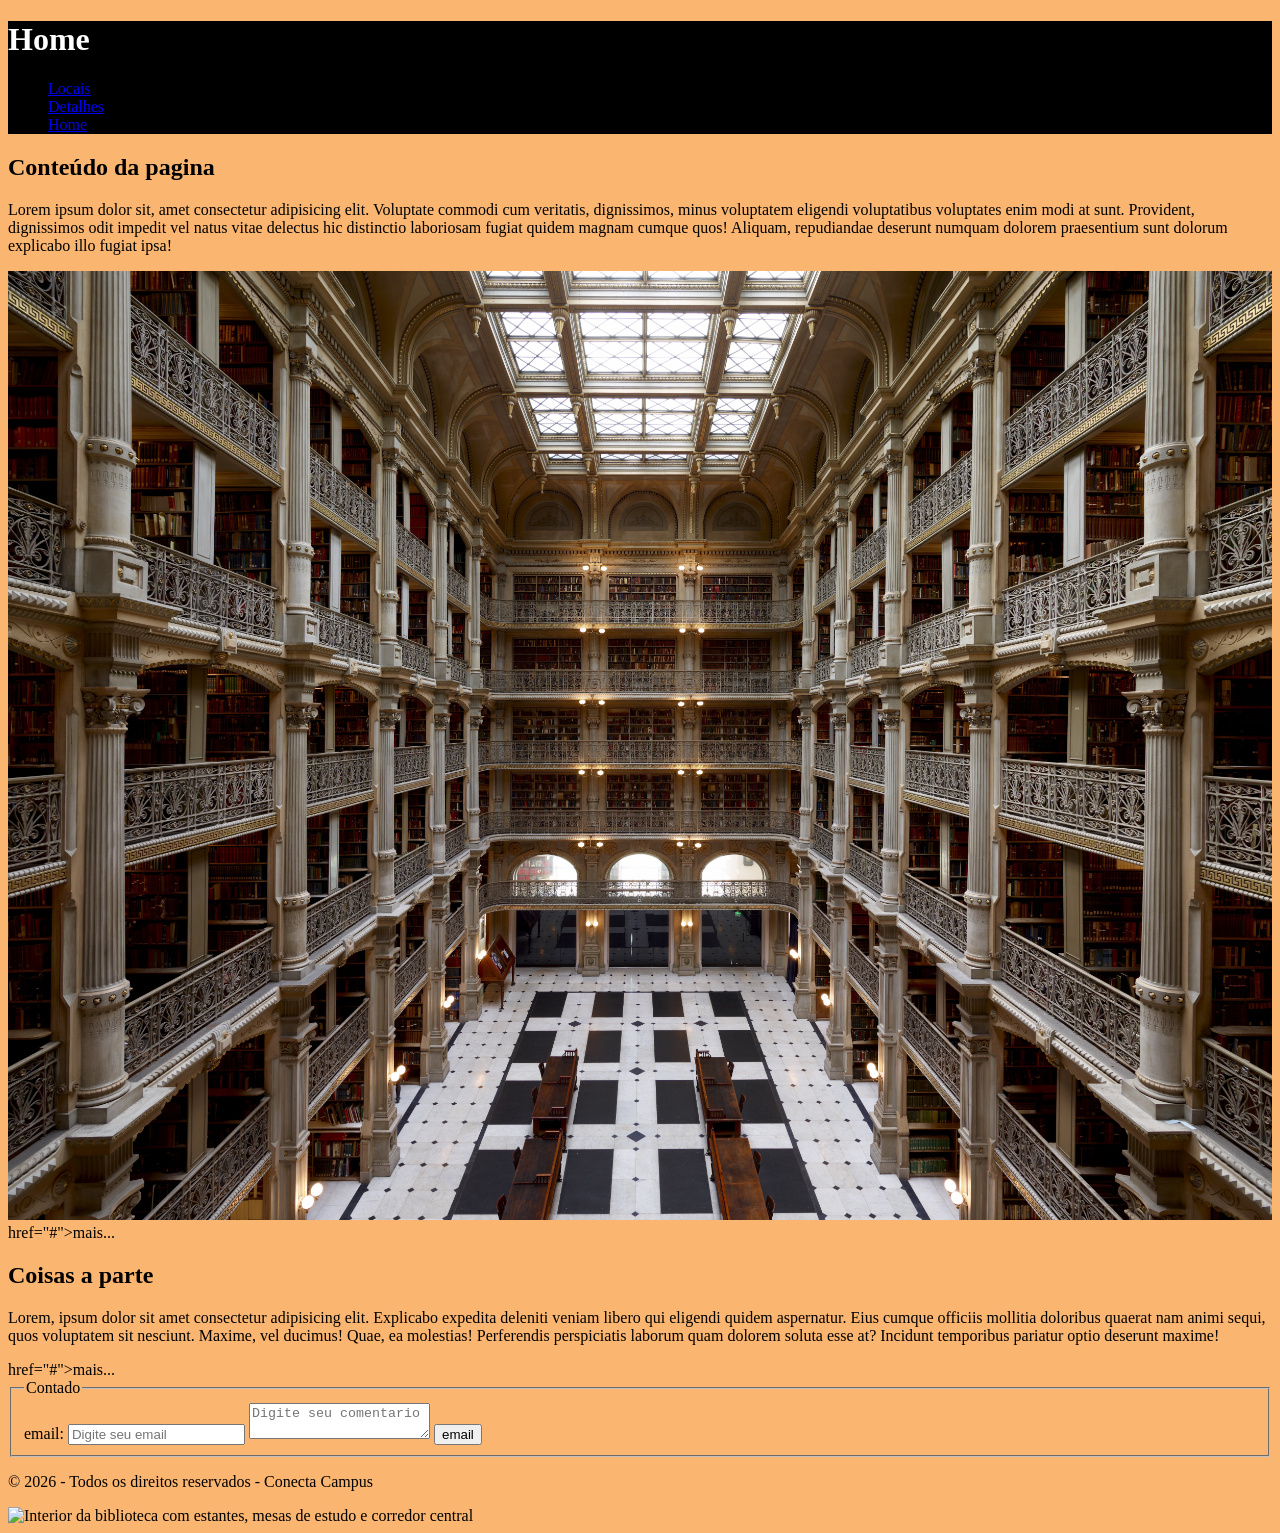
==== Index.html @ 3892fc1f "feat : exemplo de css embutido" ====
<!DOCTYPE html>
<html lang="pt-br">

<head>
    <meta charset="UTF-8">
    <meta name="viewport" content="width=device-width, initial-scale=1.0">
    <title>Conecta Campus</title>
    <link rel="stylesheet" href="css/style.css">
    <meta name="robots" content="index, follow">
    <meta property="og:title" content="Conecta Campus">
    <meta property="og:description"
        content="Campus com bibliotecapara conectar estudantes, professores e funcionários.">
    <meta property="og:imagem" content="img/img-01-falkenpost-peabody-institute-1629259.jpg">


</head>
<style>
    header {
        background-color: "#000000";
        color: "#ffffff";
    }
</style>

<body>
    <header style="background-color: #000000; color: #ffffff;">
        <h1>Home</h1>
        <nav>
            <ul style="list-style: none">
                <li><a href="./locais.html">Locais</a></li>
                <li><a href="./detalhes.html">Detalhes</a></li>
                <li><a href="./Index.html">Home</a></li>
            </ul>

        </nav>
    </header>
    <main>
        <section>
            <h2>Conteúdo da pagina</h2>
            <p>Lorem ipsum dolor sit, amet consectetur adipisicing elit. Voluptate commodi cum veritatis, dignissimos,
                minus voluptatem eligendi voluptatibus voluptates enim modi at sunt. Provident, dignissimos odit impedit
                vel natus vitae delectus hic distinctio laboriosam fugiat quidem magnam cumque quos! Aliquam,
                repudiandae deserunt numquam dolorem praesentium sunt dolorum explicabo illo fugiat ipsa!</p>
            <img src="./img/img-01-falkenpost-peabody-institute-1629259.jpg" alt="Campus Oficial" width="100%">
            <a> href="#">mais...</a>
        </section>
        <article>
            <h2>Coisas a parte</h2>
            <p>Lorem, ipsum dolor sit amet consectetur adipisicing elit. Explicabo expedita deleniti veniam libero qui
                eligendi quidem aspernatur. Eius cumque officiis mollitia doloribus quaerat nam animi sequi, quos
                voluptatem sit nesciunt. Maxime, vel ducimus! Quae, ea molestias! Perferendis perspiciatis laborum quam
                dolorem soluta esse at? Incidunt temporibus pariatur optio deserunt maxime!</p>
            <a> href="#">mais...</a>
        </article>
    </main>
    <footer>
        <div>
            <form>

                <fieldset>
                    <legend>Contado</legend>
                    <label for="email">email:</label>
                    <input type="email" name="email" placeholder="Digite seu email">

                    <textarea name="comentario" placeholder="Digite seu comentario"></textarea>
                    <input type="submit" name="enviar" value="email">
                </fieldset>
            </form>

        </div>
        <p>&copy; 2026 - Todos os direitos reservados - Conecta Campus</p>
    </footer>
</body>

</html>
<img src="img/biblioteca-campus.png" alt="Interior da biblioteca com estantes, mesas de estudo e corredor central"
    width="1536" height="1024" />
---- css/style.css ----
body {
    background-color: #fab570;
}
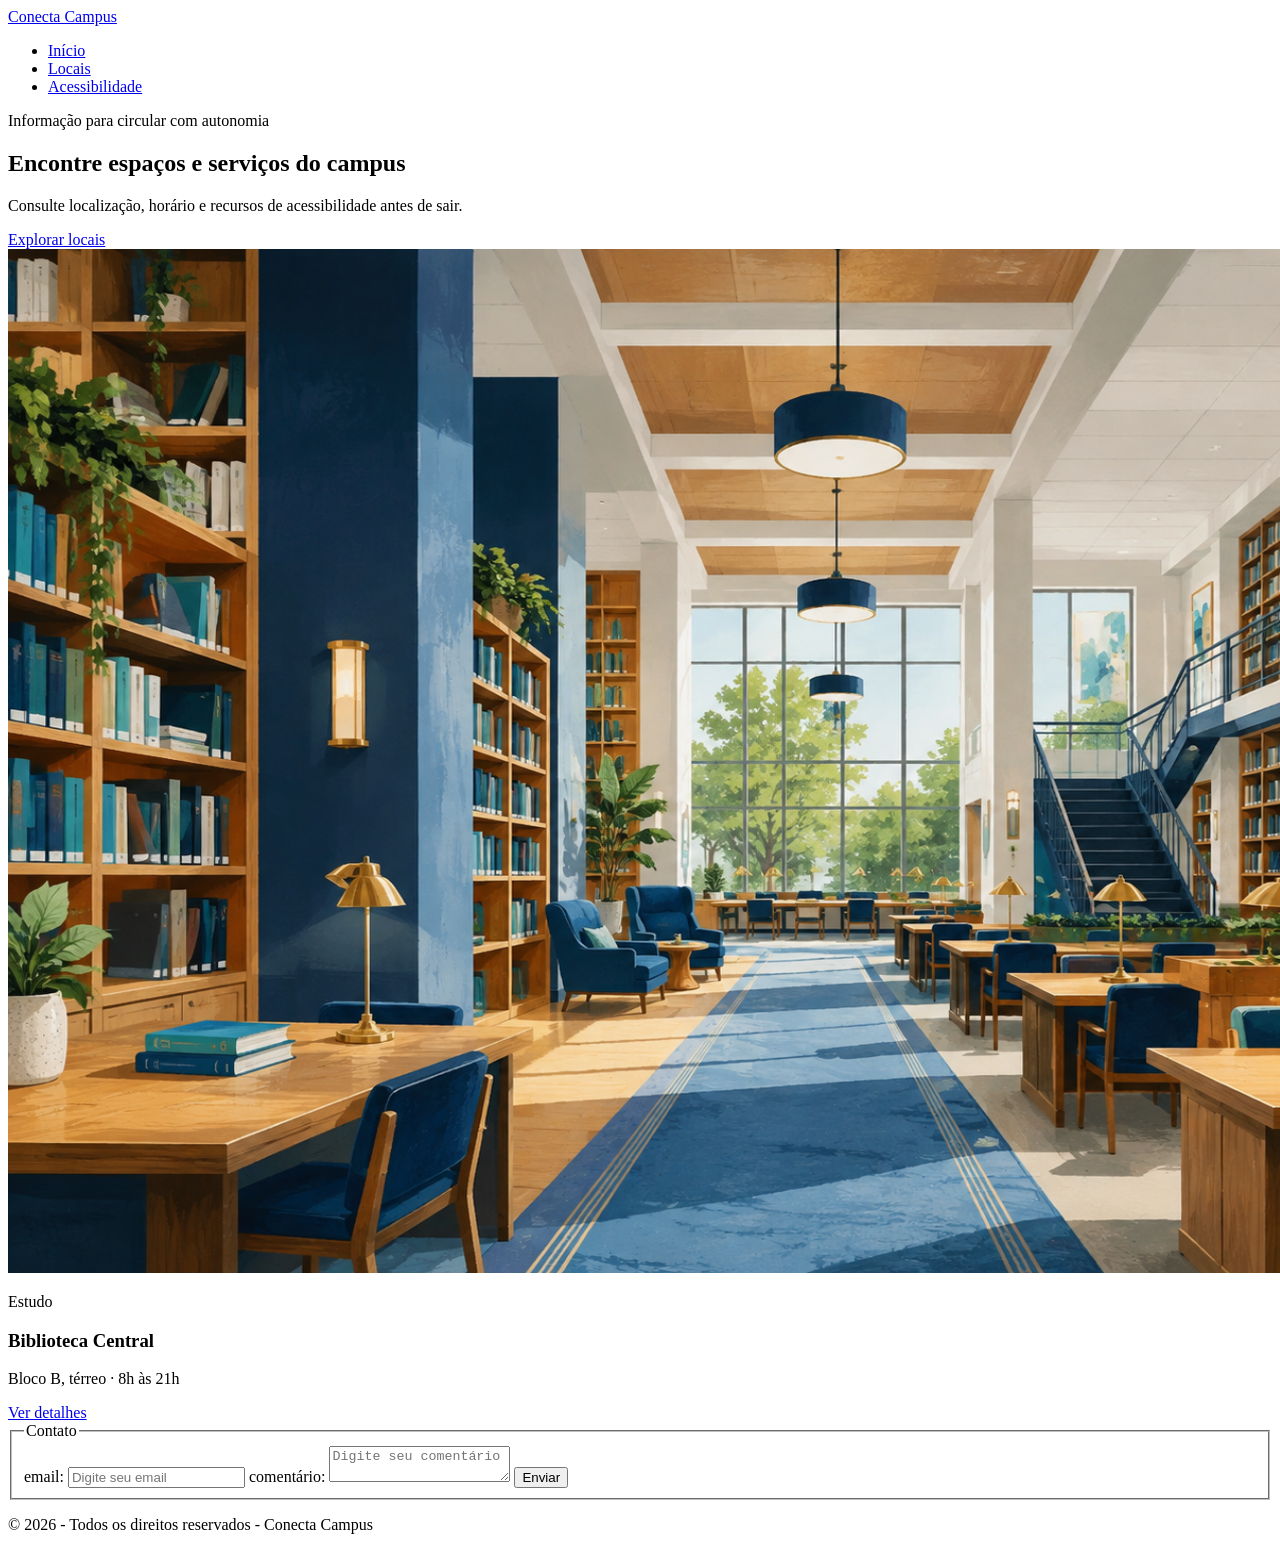
==== commit c7a14896: "feat:"Adequacao dos htmls a apostila e entendimento do aria"" ====
--- a/Index.html
+++ b/Index.html
@@ -1,76 +1,78 @@
-<!DOCTYPE html>
+<!doctype html>
 <html lang="pt-br">
+  <head>
+    <meta charset="UTF-8" />
+    <meta name="viewport" content="width=device-width, initial-scale=1.0" />
+    <title>Conecta Campus</title>
+  </head>
 
-<head>
-    <meta charset="UTF-8">
-    <meta name="viewport" content="width=device-width, initial-scale=1.0">
-    <title>Conecta Campus</title>
-    <link rel="stylesheet" href="css/style.css">
-    <meta name="robots" content="index, follow">
-    <meta property="og:title" content="Conecta Campus">
-    <meta property="og:description"
-        content="Campus com bibliotecapara conectar estudantes, professores e funcionários.">
-    <meta property="og:imagem" content="img/img-01-falkenpost-peabody-institute-1629259.jpg">
+  <body>
+    <header class="cabecalho">
+      <div class="container cabecalho-conteudo">
+        <a
+          class="marca"
+          href="./index.html"
+          aria-label="Conecta Campus - página inicial"
+          >Conecta Campus</a
+        >
+        <nav aria-label="Navegação principal">
+          <ul class="menu">
+            <li><a aria-current="page" href="./index.html">Início</a></li>
+            <li><a href="./locais.html">Locais</a></li>
+            <li><a href="./detalhes.html">Acessibilidade</a></li>
+          </ul>
+        </nav>
+      </div>
+    </header>
 
+    <main id="inicio">
+      <section class="hero" aria-labelledby="titulo-principal">
+        <div class="container hero-conteudo">
+          <p class="etiqueta">Informação para circular com autonomia</p>
+          <h1 id="titulo-principal">Encontre espaços e serviços do campus</h1>
+          <p class="hero-texto">
+            Consulte localização, horário e recursos de acessibilidade antes de
+            sair.
+          </p>
+          <a class="botao" href="./locais.html">Explorar locais</a>
+        </div>
+      </section>
+      <article class="cartao">
+        <img
+          src="./img/biblioteca-campus.png"
+          alt="Interior da biblioteca com estantes, mesas de estudo e corredor central"
+          width="1536"
+          height="1024"
+        />
+        <div class="cartao-conteudo">
+          <p class="cartao-tipo">Estudo</p>
+          <h3>Biblioteca Central</h3>
+          <p>Bloco B, térreo · 8h às 21h</p>
+          <a href="./detalhes.html">Ver detalhes</a>
+        </div>
+      </article>
+    </main>
 
-</head>
-<style>
-    header {
-        background-color: "#000000";
-        color: "#ffffff";
-    }
-</style>
+    <footer>
+      <div>
+        <form>
+          <fieldset>
+            <legend>Contato</legend>
 
-<body>
-    <header style="background-color: #000000; color: #ffffff;">
-        <h1>Home</h1>
-        <nav>
-            <ul style="list-style: none">
-                <li><a href="./locais.html">Locais</a></li>
-                <li><a href="./detalhes.html">Detalhes</a></li>
-                <li><a href="./Index.html">Home</a></li>
-            </ul>
+            <label for="">email:</label>
+            <input type="email" name="email" placeholder="Digite seu email" />
 
-        </nav>
-    </header>
-    <main>
-        <section>
-            <h2>Conteúdo da pagina</h2>
-            <p>Lorem ipsum dolor sit, amet consectetur adipisicing elit. Voluptate commodi cum veritatis, dignissimos,
-                minus voluptatem eligendi voluptatibus voluptates enim modi at sunt. Provident, dignissimos odit impedit
-                vel natus vitae delectus hic distinctio laboriosam fugiat quidem magnam cumque quos! Aliquam,
-                repudiandae deserunt numquam dolorem praesentium sunt dolorum explicabo illo fugiat ipsa!</p>
-            <img src="./img/img-01-falkenpost-peabody-institute-1629259.jpg" alt="Campus Oficial" width="100%">
-            <a> href="#">mais...</a>
-        </section>
-        <article>
-            <h2>Coisas a parte</h2>
-            <p>Lorem, ipsum dolor sit amet consectetur adipisicing elit. Explicabo expedita deleniti veniam libero qui
-                eligendi quidem aspernatur. Eius cumque officiis mollitia doloribus quaerat nam animi sequi, quos
-                voluptatem sit nesciunt. Maxime, vel ducimus! Quae, ea molestias! Perferendis perspiciatis laborum quam
-                dolorem soluta esse at? Incidunt temporibus pariatur optio deserunt maxime!</p>
-            <a> href="#">mais...</a>
-        </article>
-    </main>
-    <footer>
-        <div>
-            <form>
+            <label for="">comentário:</label>
+            <textarea
+              name="comentario"
+              placeholder="Digite seu comentário"
+            ></textarea>
 
-                <fieldset>
-                    <legend>Contado</legend>
-                    <label for="email">email:</label>
-                    <input type="email" name="email" placeholder="Digite seu email">
-
-                    <textarea name="comentario" placeholder="Digite seu comentario"></textarea>
-                    <input type="submit" name="enviar" value="email">
-                </fieldset>
-            </form>
-
-        </div>
-        <p>&copy; 2026 - Todos os direitos reservados - Conecta Campus</p>
+            <input type="submit" name="enviar" value="Enviar" />
+          </fieldset>
+        </form>
+      </div>
+      <p>&copy; 2026 - Todos os direitos reservados - Conecta Campus</p>
     </footer>
-</body>
-
+  </body>
 </html>
-<img src="img/biblioteca-campus.png" alt="Interior da biblioteca com estantes, mesas de estudo e corredor central"
-    width="1536" height="1024" />
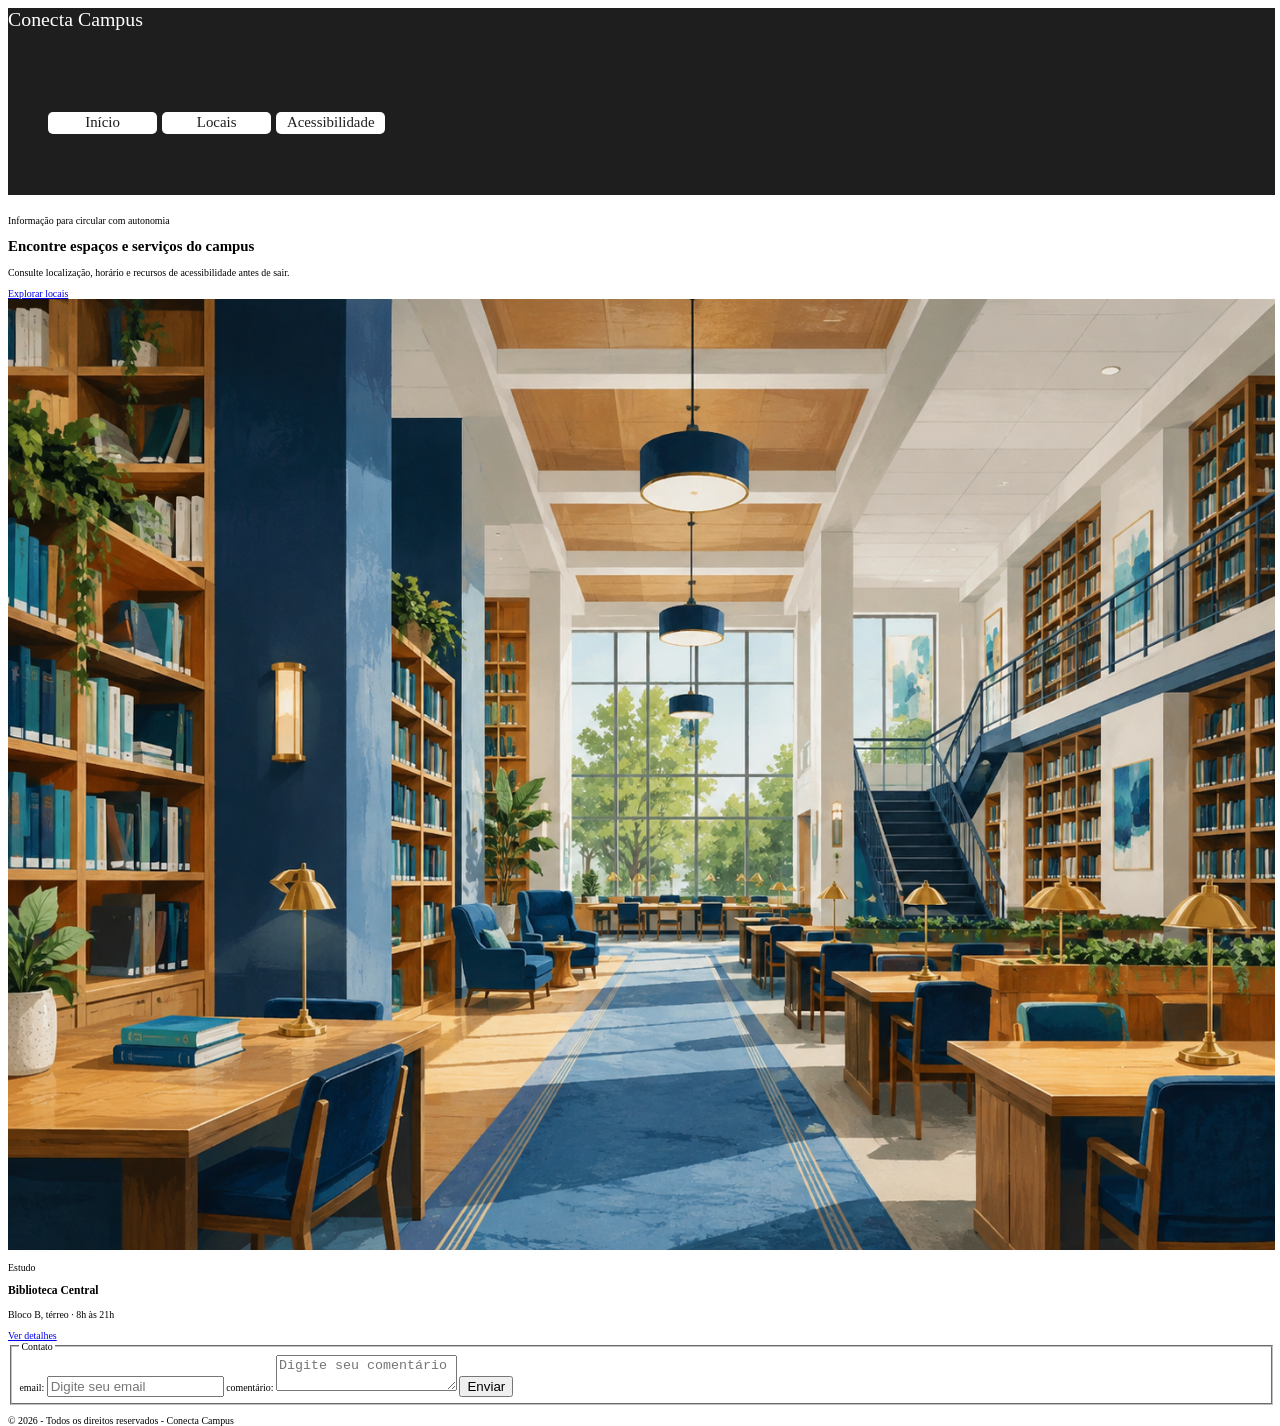
==== commit 0f2e042e: "feat:"responsividade com mobile first"" ====
--- a/Index.html
+++ b/Index.html
@@ -4,6 +4,7 @@
     <meta charset="UTF-8" />
     <meta name="viewport" content="width=device-width, initial-scale=1.0" />
     <title>Conecta Campus</title>
+    <link rel="stylesheet" href="./css/style.css">
   </head>
 
   <body>
@@ -11,7 +12,7 @@
       <div class="container cabecalho-conteudo">
         <a
           class="marca"
-          href="./index.html"
+          href="index.html"
           aria-label="Conecta Campus - página inicial"
           >Conecta Campus</a
         >
@@ -40,10 +41,7 @@
       <article class="cartao">
         <img
           src="./img/biblioteca-campus.png"
-          alt="Interior da biblioteca com estantes, mesas de estudo e corredor central"
-          width="1536"
-          height="1024"
-        />
+          alt="Interior da biblioteca com estantes, mesas de estudo e corredor central" />
         <div class="cartao-conteudo">
           <p class="cartao-tipo">Estudo</p>
           <h3>Biblioteca Central</h3>
--- a/css/style.css
+++ b/css/style.css
@@ -0,0 +1,84 @@
+
+*{
+    box-sizing: border-box;
+}
+
+html{
+    font-size: 62%;/*62% de 16px é = 10px*/
+}
+
+body{
+    width: 99%;
+    height: 1040px;
+}
+
+header{
+    width: 100%;
+    font-size: 2rem;
+    background-color: #1e1e1e;
+    color: #fff;
+}
+
+header a{
+    text-decoration: none;
+    color: #fff;
+}
+
+img{
+    width: 100%;
+}
+
+@media (max-width:320px){
+
+.cartao{
+    background-color: #8f8888;
+    padding: 5%;
+}
+
+ img{
+    width: 50%;
+    display: block;
+    margin: 0 auto;
+}   
+}
+
+@media (min-width:425px){
+    .menu{
+        width: 100%;
+        list-style: none;
+    }
+    
+    .menu li{
+        display: inline-block;
+        margin: 5% 0;
+    }
+
+    .menu li a{
+        display: block;
+        background-color: #fff;
+        color: #1e1e1e;
+        padding: 2%;
+        border-radius: 5px;
+        width: 11rem;
+        text-align: center;
+        font-size: 1.5rem;    
+    }
+}
+
+
+/*
+    rem -- Puxa do HTML
+    
+    em  -- Puxa do pai direto/Logo acima
+    
+    px  -- Medida fix, melhor evitar
+    
+    %   -- Medida responsiva, utilize em cenários onde o elemento não depende apenas dele. A porcentagem sempre vai olhar para o elemento pai.
+    Ex: Se o elemento pai possui 1000px e você determina pro filho width:10%, este v ai adquirir 100px de largura, pois 10% de 1000 é = 100.
+
+    Medidas da view-port baseadas em %:
+    vw - view-width
+    vh - view-height
+    Estas medidas elas olham para a viewport/tela.
+    Ex: Imagine que a tela possua 1000px, se você estgiver em um elemento muito interno e colocar nele 10vw, isso será relativo a tela de 1000px e não ao elemento pai dele que possa ter uma tamanho menor.
+*/
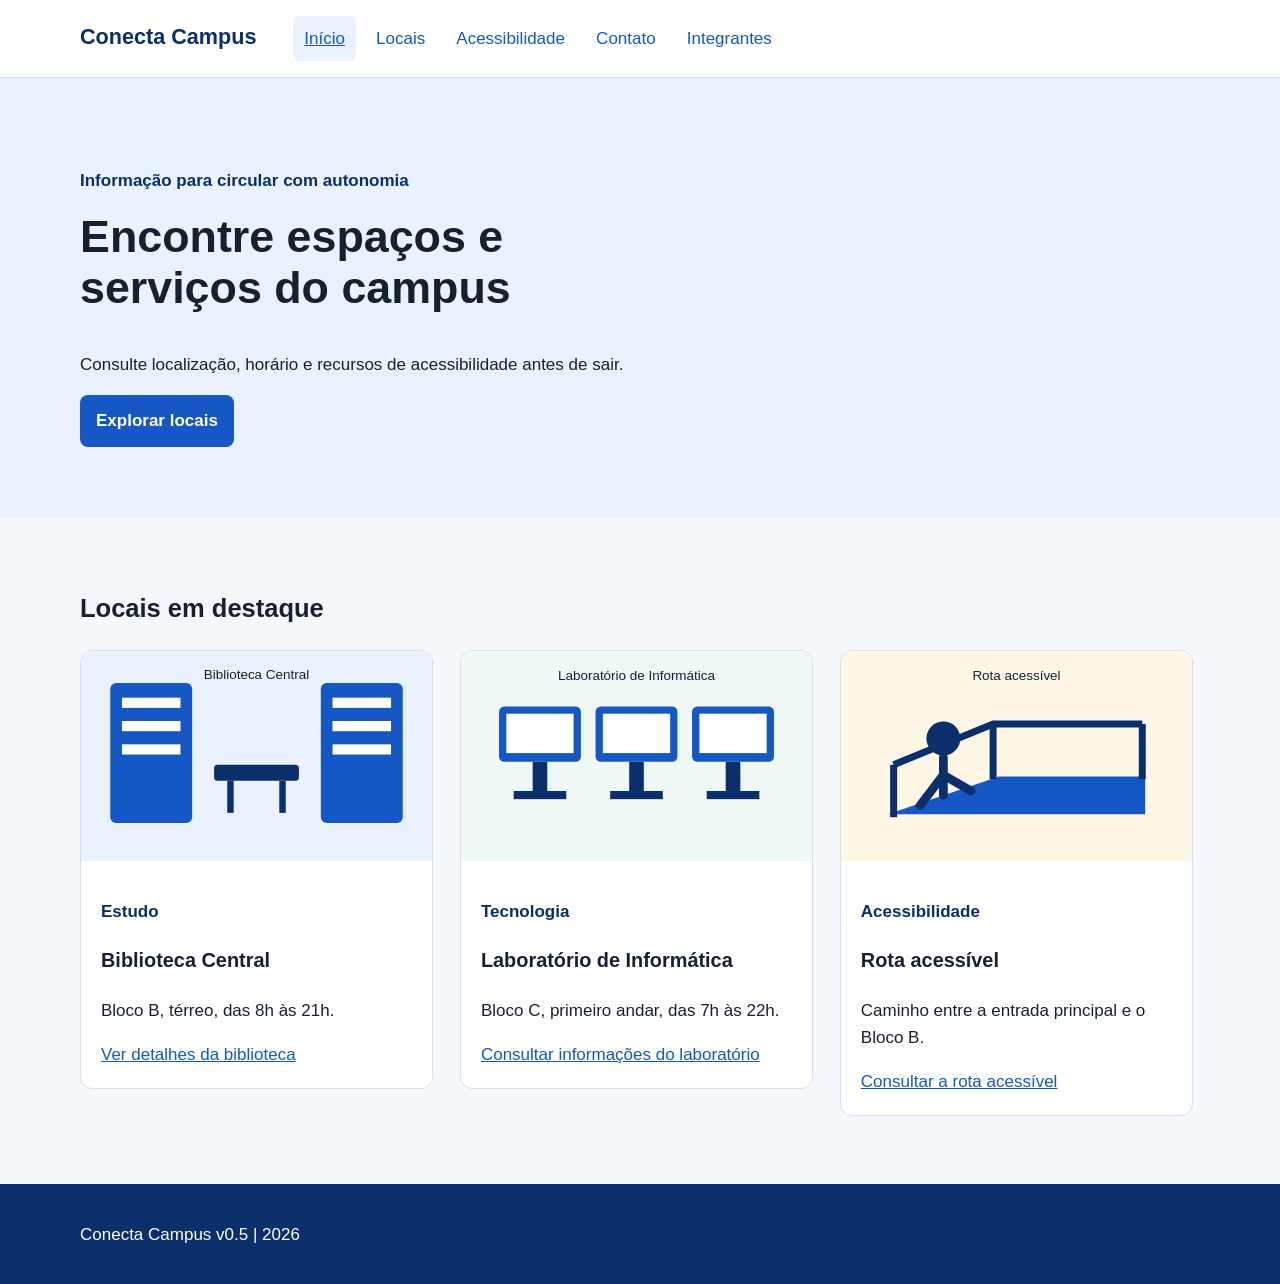
==== commit 7ec044f8: "feat:"Atualizando a base do projeto para v.5"" ====
--- a/Index.html
+++ b/Index.html
@@ -1,76 +1,88 @@
-<!doctype html>
-<html lang="pt-br">
-  <head>
-    <meta charset="UTF-8" />
-    <meta name="viewport" content="width=device-width, initial-scale=1.0" />
-    <title>Conecta Campus</title>
-    <link rel="stylesheet" href="./css/style.css">
-  </head>
-
-  <body>
-    <header class="cabecalho">
-      <div class="container cabecalho-conteudo">
-        <a
-          class="marca"
-          href="index.html"
-          aria-label="Conecta Campus - página inicial"
-          >Conecta Campus</a
-        >
-        <nav aria-label="Navegação principal">
-          <ul class="menu">
-            <li><a aria-current="page" href="./index.html">Início</a></li>
-            <li><a href="./locais.html">Locais</a></li>
-            <li><a href="./detalhes.html">Acessibilidade</a></li>
-          </ul>
-        </nav>
-      </div>
-    </header>
-
-    <main id="inicio">
-      <section class="hero" aria-labelledby="titulo-principal">
-        <div class="container hero-conteudo">
-          <p class="etiqueta">Informação para circular com autonomia</p>
-          <h1 id="titulo-principal">Encontre espaços e serviços do campus</h1>
-          <p class="hero-texto">
-            Consulte localização, horário e recursos de acessibilidade antes de
-            sair.
-          </p>
-          <a class="botao" href="./locais.html">Explorar locais</a>
-        </div>
-      </section>
-      <article class="cartao">
-        <img
-          src="./img/biblioteca-campus.png"
-          alt="Interior da biblioteca com estantes, mesas de estudo e corredor central" />
-        <div class="cartao-conteudo">
-          <p class="cartao-tipo">Estudo</p>
-          <h3>Biblioteca Central</h3>
-          <p>Bloco B, térreo · 8h às 21h</p>
-          <a href="./detalhes.html">Ver detalhes</a>
-        </div>
-      </article>
-    </main>
-
-    <footer>
-      <div>
-        <form>
-          <fieldset>
-            <legend>Contato</legend>
-
-            <label for="">email:</label>
-            <input type="email" name="email" placeholder="Digite seu email" />
-
-            <label for="">comentário:</label>
-            <textarea
-              name="comentario"
-              placeholder="Digite seu comentário"
-            ></textarea>
-
-            <input type="submit" name="enviar" value="Enviar" />
-          </fieldset>
-        </form>
-      </div>
-      <p>&copy; 2026 - Todos os direitos reservados - Conecta Campus</p>
-    </footer>
-  </body>
-</html>
+<!DOCTYPE html>
+<html lang="pt-BR">
+<head>
+  <meta charset="UTF-8">
+  <meta name="viewport" content="width=device-width, initial-scale=1.0">
+  <title>Conecta Campus | Início</title>
+  <link rel="stylesheet" href="css/style.css">
+  <script src="js/script.js" defer></script>
+</head>
+<body>
+  <!--
+  RMXXXXXX-NOME COMPLETO
+  RMXXXXXX-NOME COMPLETO
+  -->
+  <header class="cabecalho">
+    <div class="container cabecalho-conteudo">
+      <a class="marca" href="index.html" aria-label="Conecta Campus página inicial">Conecta Campus</a>
+      <button class="botao-menu" id="botao-menu" type="button" aria-expanded="false" aria-controls="menu-principal">
+        <span>Menu</span>
+        <span class="icone-menu" aria-hidden="true">☰</span>
+      </button>
+      <nav id="menu-principal" class="navegacao-principal" aria-label="Navegação principal">
+        <ul class="menu">
+          <li><a href="index.html" aria-current="page">Início</a></li>
+          <li><a href="locais.html">Locais</a></li>
+          <li><a href="detalhes.html">Acessibilidade</a></li>
+          <li><a href="contato.html">Contato</a></li>
+          <li><a href="integrantes.html">Integrantes</a></li>
+        </ul>
+      </nav>
+    </div>
+  </header>
+
+  <main>
+    <section class="hero" aria-labelledby="titulo-principal">
+      <div class="container">
+        <p class="etiqueta">Informação para circular com autonomia</p>
+        <h1 id="titulo-principal">Encontre espaços e serviços do campus</h1>
+        <p>Consulte localização, horário e recursos de acessibilidade antes de sair.</p>
+        <a class="botao" href="locais.html">Explorar locais</a>
+      </div>
+    </section>
+
+    <section class="secao container" aria-labelledby="titulo-destaques">
+      <h2 id="titulo-destaques">Locais em destaque</h2>
+      <div class="lista-cartoes">
+        <article class="cartao">
+          <img src="img/biblioteca.svg" alt="Estantes e mesas de estudo na biblioteca">
+          <div class="cartao-conteudo">
+            <p class="etiqueta">Estudo</p>
+            <h3>Biblioteca Central</h3>
+            <p>Bloco B, térreo, das 8h às 21h.</p>
+            <a href="detalhes.html">Ver detalhes da biblioteca</a>
+          </div>
+        </article>
+
+        <article class="cartao">
+          <img src="img/laboratorio.svg" alt="Computadores disponíveis no laboratório de informática">
+          <div class="cartao-conteudo">
+            <p class="etiqueta">Tecnologia</p>
+            <h3>Laboratório de Informática</h3>
+            <p>Bloco C, primeiro andar, das 7h às 22h.</p>
+            <a href="locais.html">Consultar informações do laboratório</a>
+          </div>
+        </article>
+
+        <article class="cartao">
+          <img src="img/rota-acessivel.svg" alt="Rampa com corrimãos indicando uma rota acessível">
+          <div class="cartao-conteudo">
+            <p class="etiqueta">Acessibilidade</p>
+            <h3>Rota acessível</h3>
+            <p>Caminho entre a entrada principal e o Bloco B.</p>
+            <a href="detalhes.html#orientacao">Consultar a rota acessível</a>
+          </div>
+        </article>
+      </div>
+    </section>
+  </main>
+
+  <footer class="rodape">
+    <div class="container">
+      <p>Conecta Campus v0.5 | <span data-ano-atual>2026</span></p>
+    </div>
+  </footer>
+</body>
+</html>
+
+
--- a/css/style.css
+++ b/css/style.css
@@ -1,84 +1,291 @@
-
-*{
-    box-sizing: border-box;
-}
-
-html{
-    font-size: 62%;/*62% de 16px é = 10px*/
-}
-
-body{
-    width: 99%;
-    height: 1040px;
-}
-
-header{
-    width: 100%;
-    font-size: 2rem;
-    background-color: #1e1e1e;
-    color: #fff;
-}
-
-header a{
-    text-decoration: none;
-    color: #fff;
-}
-
-img{
-    width: 100%;
-}
-
-@media (max-width:320px){
-
-.cartao{
-    background-color: #8f8888;
-    padding: 5%;
-}
-
- img{
-    width: 50%;
-    display: block;
-    margin: 0 auto;
-}   
-}
-
-@media (min-width:425px){
-    .menu{
-        width: 100%;
-        list-style: none;
-    }
-    
-    .menu li{
-        display: inline-block;
-        margin: 5% 0;
-    }
-
-    .menu li a{
-        display: block;
-        background-color: #fff;
-        color: #1e1e1e;
-        padding: 2%;
-        border-radius: 5px;
-        width: 11rem;
-        text-align: center;
-        font-size: 1.5rem;    
-    }
-}
-
-
-/*
-    rem -- Puxa do HTML
-    
-    em  -- Puxa do pai direto/Logo acima
-    
-    px  -- Medida fix, melhor evitar
-    
-    %   -- Medida responsiva, utilize em cenários onde o elemento não depende apenas dele. A porcentagem sempre vai olhar para o elemento pai.
-    Ex: Se o elemento pai possui 1000px e você determina pro filho width:10%, este v ai adquirir 100px de largura, pois 10% de 1000 é = 100.
-
-    Medidas da view-port baseadas em %:
-    vw - view-width
-    vh - view-height
-    Estas medidas elas olham para a viewport/tela.
-    Ex: Imagine que a tela possua 1000px, se você estgiver em um elemento muito interno e colocar nele 10vw, isso será relativo a tela de 1000px e não ao elemento pai dele que possa ter uma tamanho menor.
-*/
+/*
+RMXXXXXX-NOME COMPLETO
+RMXXXXXX-NOME COMPLETO
+*/
+
+html {
+  font-size: 16px;
+  --cor-fundo: #f4f7fb;
+  --cor-superficie: #ffffff;
+  --cor-texto: #172033;
+  --cor-primaria: #1457c5;
+  --cor-primaria-escura: #0b2f6b;
+  --cor-borda: #d8e2ee;
+  --cor-erro: #b42318;
+  --cor-sucesso: #067647;
+}
+
+* {
+  box-sizing: border-box;
+}
+
+body {
+  margin: 0;
+  background: var(--cor-fundo);
+  color: var(--cor-texto);
+  font-family: Arial, Helvetica, sans-serif;
+  font-size: 1rem;
+  line-height: 1.6;
+}
+
+img {
+  display: block;
+  width: 100%;
+  height: auto;
+}
+
+a {
+  color: var(--cor-primaria);
+}
+
+a:hover {
+  color: var(--cor-primaria-escura);
+}
+
+a:focus-visible,
+button:focus-visible,
+input:focus-visible,
+select:focus-visible,
+textarea:focus-visible {
+  outline: 0.2rem solid #f2b705;
+  outline-offset: 0.15rem;
+}
+
+.container {
+  width: 92%;
+  max-width: 70rem;
+  margin-left: auto;
+  margin-right: auto;
+}
+
+.cabecalho {
+  background: var(--cor-superficie);
+  border-bottom: 0.0625rem solid var(--cor-borda);
+  padding-top: 1rem;
+  padding-bottom: 1rem;
+}
+
+.marca {
+  display: inline-block;
+  margin-bottom: 0.75rem;
+  color: var(--cor-primaria-escura);
+  font-size: 1.35rem;
+  font-weight: 700;
+  text-decoration: none;
+}
+
+.botao-menu {
+  display: none;
+}
+
+/* TODO v0.5: estilizar o botão e controlar a navegação no celular. */
+
+.menu {
+  margin: 0;
+  padding: 0;
+  list-style: none;
+}
+
+.menu li {
+  margin-bottom: 0.35rem;
+}
+
+.menu a {
+  display: block;
+  padding: 0.55rem 0.7rem;
+  border-radius: 0.4rem;
+  text-decoration: none;
+}
+
+.menu a:hover,
+.menu a[aria-current="page"] {
+  background: #eaf2ff;
+  text-decoration: underline;
+}
+
+.hero {
+  padding-top: 3rem;
+  padding-bottom: 3rem;
+  background: #eaf2ff;
+}
+
+.hero h1 {
+  max-width: 18ch;
+  margin-top: 0.35rem;
+  font-size: 2rem;
+  line-height: 1.15;
+}
+
+.etiqueta {
+  color: var(--cor-primaria-escura);
+  font-weight: 700;
+}
+
+.botao {
+  display: inline-block;
+  border: 0;
+  border-radius: 0.5rem;
+  padding: 0.75rem 1rem;
+  background: var(--cor-primaria);
+  color: #ffffff;
+  font: inherit;
+  font-weight: 700;
+  text-decoration: none;
+  cursor: pointer;
+}
+
+.botao:hover {
+  background: var(--cor-primaria-escura);
+  color: #ffffff;
+}
+
+.secao {
+  padding-top: 2rem;
+  padding-bottom: 2rem;
+}
+
+.cartao,
+.local-resumo,
+.integrante,
+form {
+  margin-bottom: 1.25rem;
+  overflow: hidden;
+  border: 0.0625rem solid var(--cor-borda);
+  border-radius: 0.75rem;
+  background: var(--cor-superficie);
+}
+
+.cartao-conteudo,
+.local-resumo,
+.integrante,
+form {
+  padding: 1.25rem;
+}
+
+.imagem-detalhe,
+.integrante img {
+  max-width: 38rem;
+  border-radius: 0.75rem;
+}
+
+.campo-formulario {
+  margin-bottom: 1rem;
+}
+
+label {
+  display: block;
+  margin-bottom: 0.3rem;
+  font-weight: 700;
+}
+
+input,
+select,
+textarea {
+  width: 100%;
+  border: 0.0625rem solid #8b98a8;
+  border-radius: 0.4rem;
+  padding: 0.7rem;
+  background: #ffffff;
+  color: var(--cor-texto);
+  font: inherit;
+}
+
+textarea {
+  resize: vertical;
+}
+
+.campo-invalido {
+  border-color: var(--cor-erro);
+}
+
+.mensagem-erro {
+  display: block;
+  min-height: 1.4rem;
+  margin-top: 0.2rem;
+  color: var(--cor-erro);
+  font-weight: 700;
+}
+
+.mensagem-status {
+  min-height: 1.5rem;
+  margin-bottom: 0;
+  font-weight: 700;
+}
+
+.mensagem-status.sucesso {
+  color: var(--cor-sucesso);
+}
+
+.mensagem-status.erro {
+  color: var(--cor-erro);
+}
+
+.rodape {
+  padding-top: 1.2rem;
+  padding-bottom: 1.2rem;
+  background: var(--cor-primaria-escura);
+  color: #ffffff;
+}
+
+/* A página começa simples para telas pequenas. */
+@media (min-width: 48rem) {
+  .marca {
+    margin-right: 2rem;
+    margin-bottom: 0;
+  }
+
+  .cabecalho nav {
+    display: inline-block;
+  }
+
+  .menu li {
+    display: inline-block;
+    margin-right: 0.25rem;
+    margin-bottom: 0;
+  }
+
+  .hero {
+    padding-top: 4.5rem;
+    padding-bottom: 4.5rem;
+  }
+
+  .hero h1 {
+    font-size: 2.8rem;
+  }
+
+  .cartao {
+    display: inline-block;
+    width: 31.5%;
+    margin-right: 2%;
+    vertical-align: top;
+  }
+
+  .cartao:nth-child(3n) {
+    margin-right: 0;
+  }
+
+  .integrante {
+    max-width: 34rem;
+  }
+
+  form {
+    max-width: 46rem;
+  }
+}
+
+@media (min-width: 70rem) {
+  body {
+    font-size: 1.0625rem;
+  }
+
+  .secao {
+    padding-top: 3rem;
+    padding-bottom: 3rem;
+  }
+}
+
+
+/* TODO v0.5: criar o menu mobile antes de iniciar Flexbox. */
+/* TODO v0.5: refatorar o cabeçalho com Flexbox. */
+/* TODO v0.5: substituir os cartões em inline-block por CSS Grid. */
+
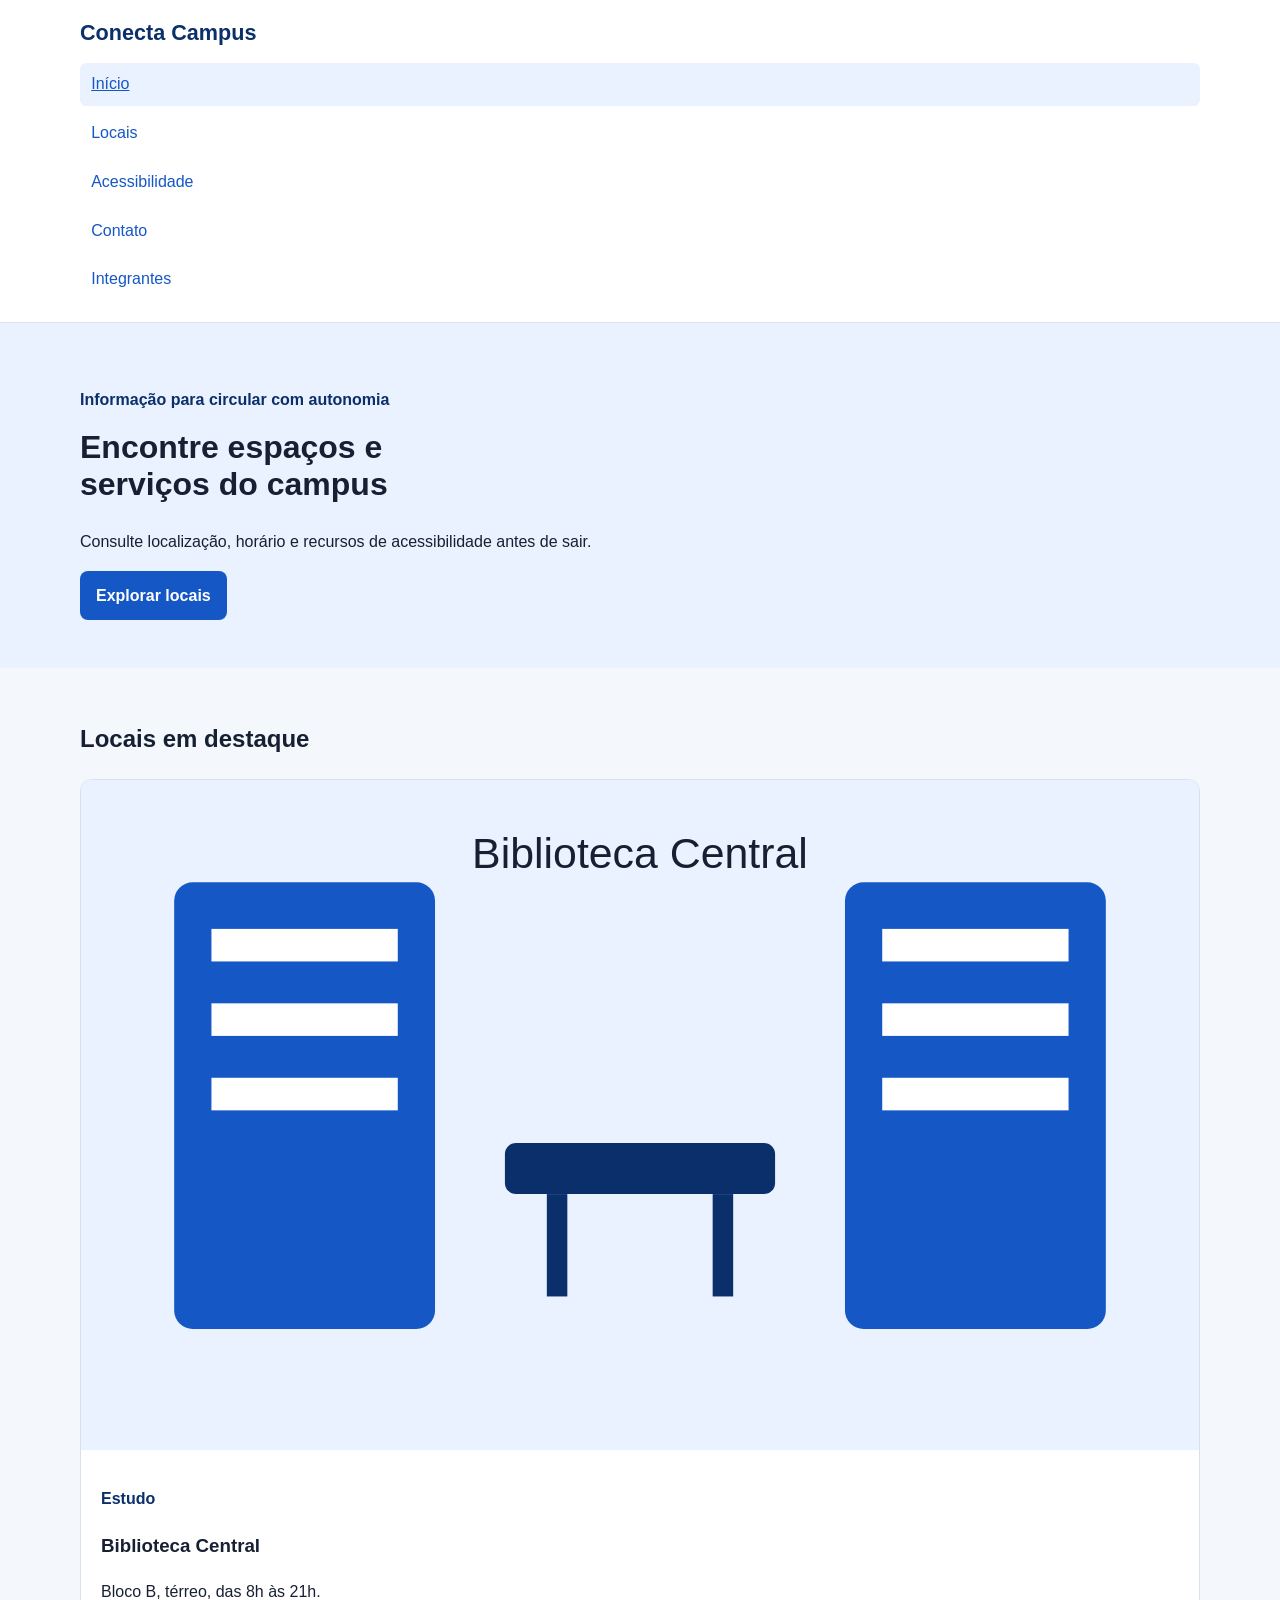
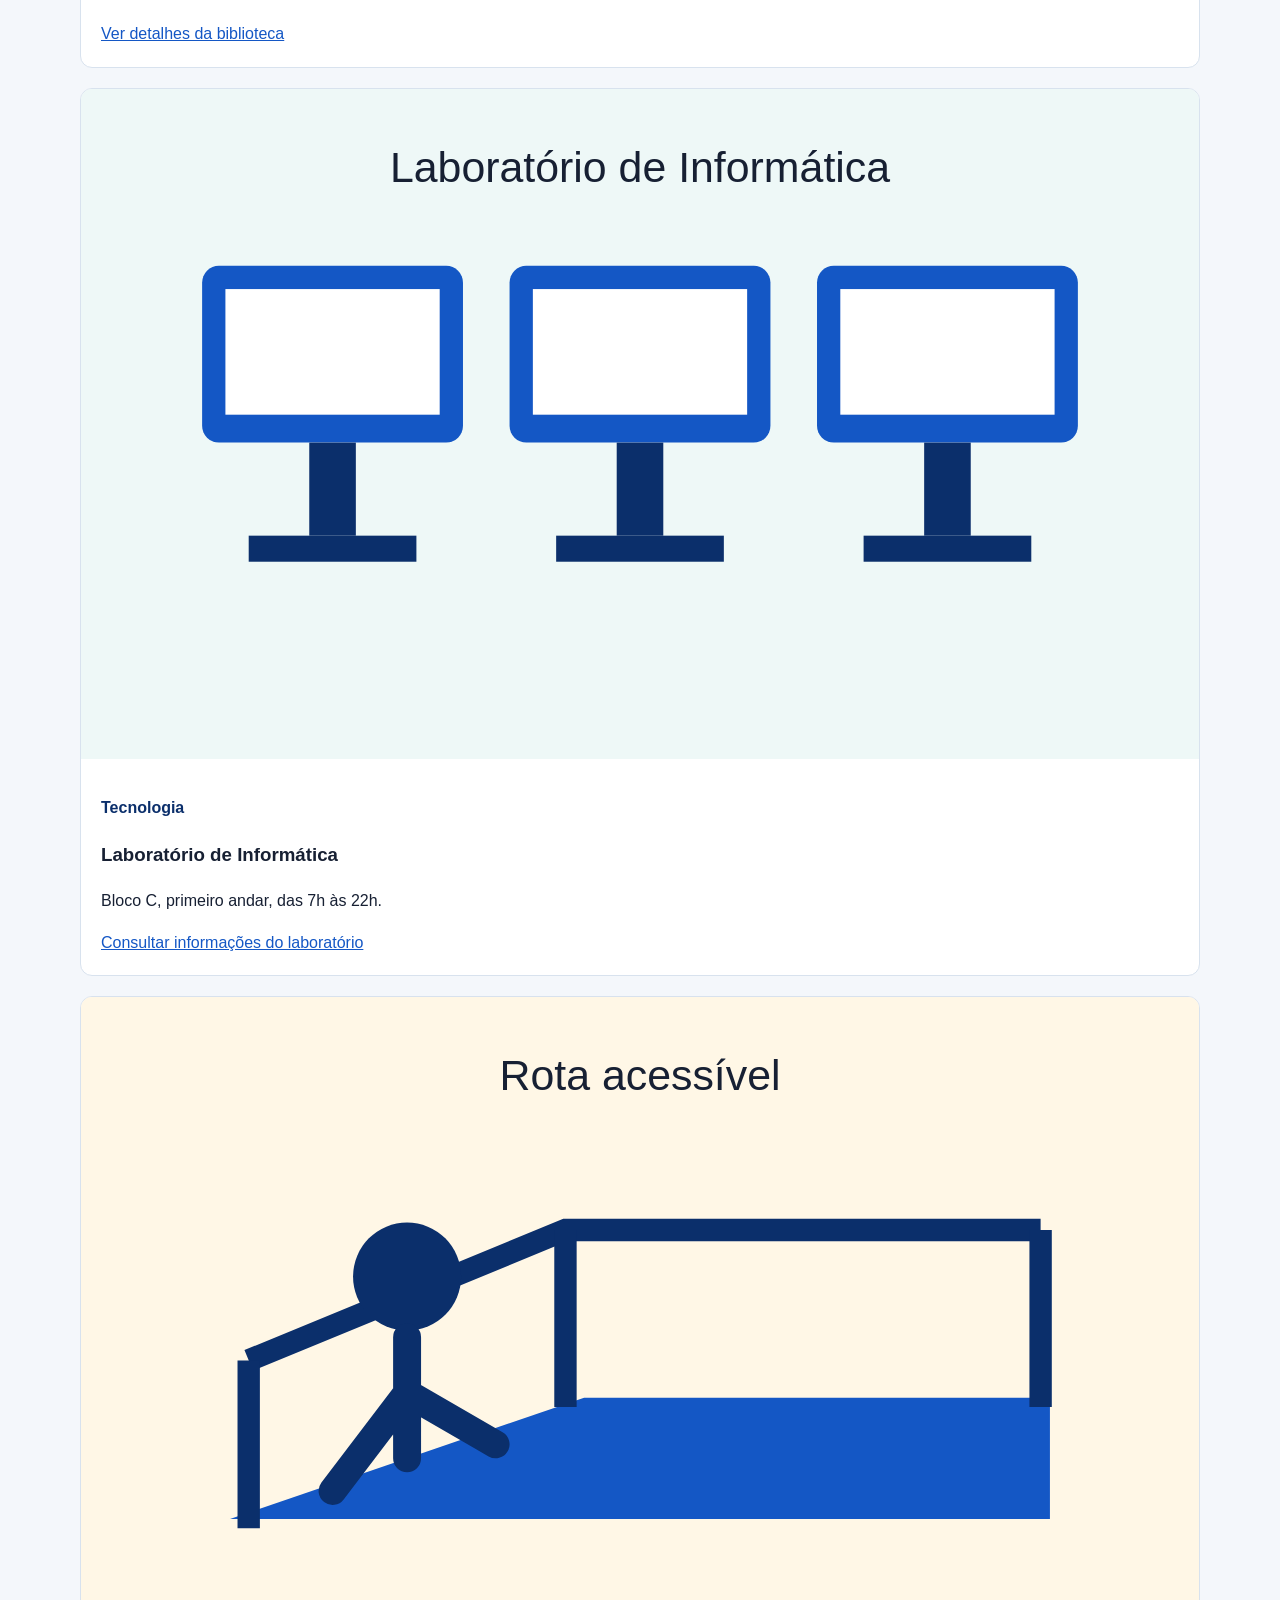
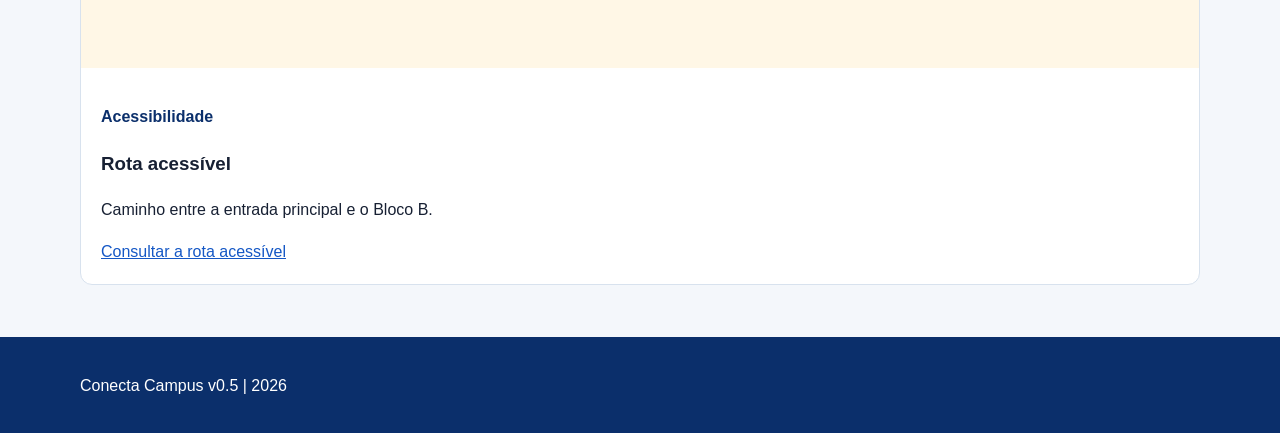
==== commit 8e2e2d14: "feat::"Primeiras Adições do js"" ====
--- a/Index.html
+++ b/Index.html
@@ -1,20 +1,25 @@
 <!DOCTYPE html>
 <html lang="pt-BR">
+
 <head>
   <meta charset="UTF-8">
   <meta name="viewport" content="width=device-width, initial-scale=1.0">
   <title>Conecta Campus | Início</title>
   <link rel="stylesheet" href="css/style.css">
-  <script src="js/script.js" defer></script>
+
+  <!-- <script src="js/script.js" defer></script> -->
+  <script src="./js/script.js" defer></script>
 </head>
+
 <body>
+
   <!--
   RMXXXXXX-NOME COMPLETO
   RMXXXXXX-NOME COMPLETO
   -->
   <header class="cabecalho">
     <div class="container cabecalho-conteudo">
-      <a class="marca" href="index.html" aria-label="Conecta Campus página inicial">Conecta Campus</a>
+      <a id="marca" class="marca" href="#" aria-label="Conecta Campus página inicial">Conecta Campus</a>
       <button class="botao-menu" id="botao-menu" type="button" aria-expanded="false" aria-controls="menu-principal">
         <span>Menu</span>
         <span class="icone-menu" aria-hidden="true">☰</span>
@@ -82,7 +87,9 @@
       <p>Conecta Campus v0.5 | <span data-ano-atual>2026</span></p>
     </div>
   </footer>
-</body>
-</html>
 
 
+</body>
+
+
+</html>
--- a/css/style.css
+++ b/css/style.css
@@ -1,3 +1,5 @@
+@import url("./break-point-css");
+
 /*
 RMXXXXXX-NOME COMPLETO
 RMXXXXXX-NOME COMPLETO
@@ -227,62 +229,6 @@
   color: #ffffff;
 }
 
-/* A página começa simples para telas pequenas. */
-@media (min-width: 48rem) {
-  .marca {
-    margin-right: 2rem;
-    margin-bottom: 0;
-  }
-
-  .cabecalho nav {
-    display: inline-block;
-  }
-
-  .menu li {
-    display: inline-block;
-    margin-right: 0.25rem;
-    margin-bottom: 0;
-  }
-
-  .hero {
-    padding-top: 4.5rem;
-    padding-bottom: 4.5rem;
-  }
-
-  .hero h1 {
-    font-size: 2.8rem;
-  }
-
-  .cartao {
-    display: inline-block;
-    width: 31.5%;
-    margin-right: 2%;
-    vertical-align: top;
-  }
-
-  .cartao:nth-child(3n) {
-    margin-right: 0;
-  }
-
-  .integrante {
-    max-width: 34rem;
-  }
-
-  form {
-    max-width: 46rem;
-  }
-}
-
-@media (min-width: 70rem) {
-  body {
-    font-size: 1.0625rem;
-  }
-
-  .secao {
-    padding-top: 3rem;
-    padding-bottom: 3rem;
-  }
-}
 
 
 /* TODO v0.5: criar o menu mobile antes de iniciar Flexbox. */
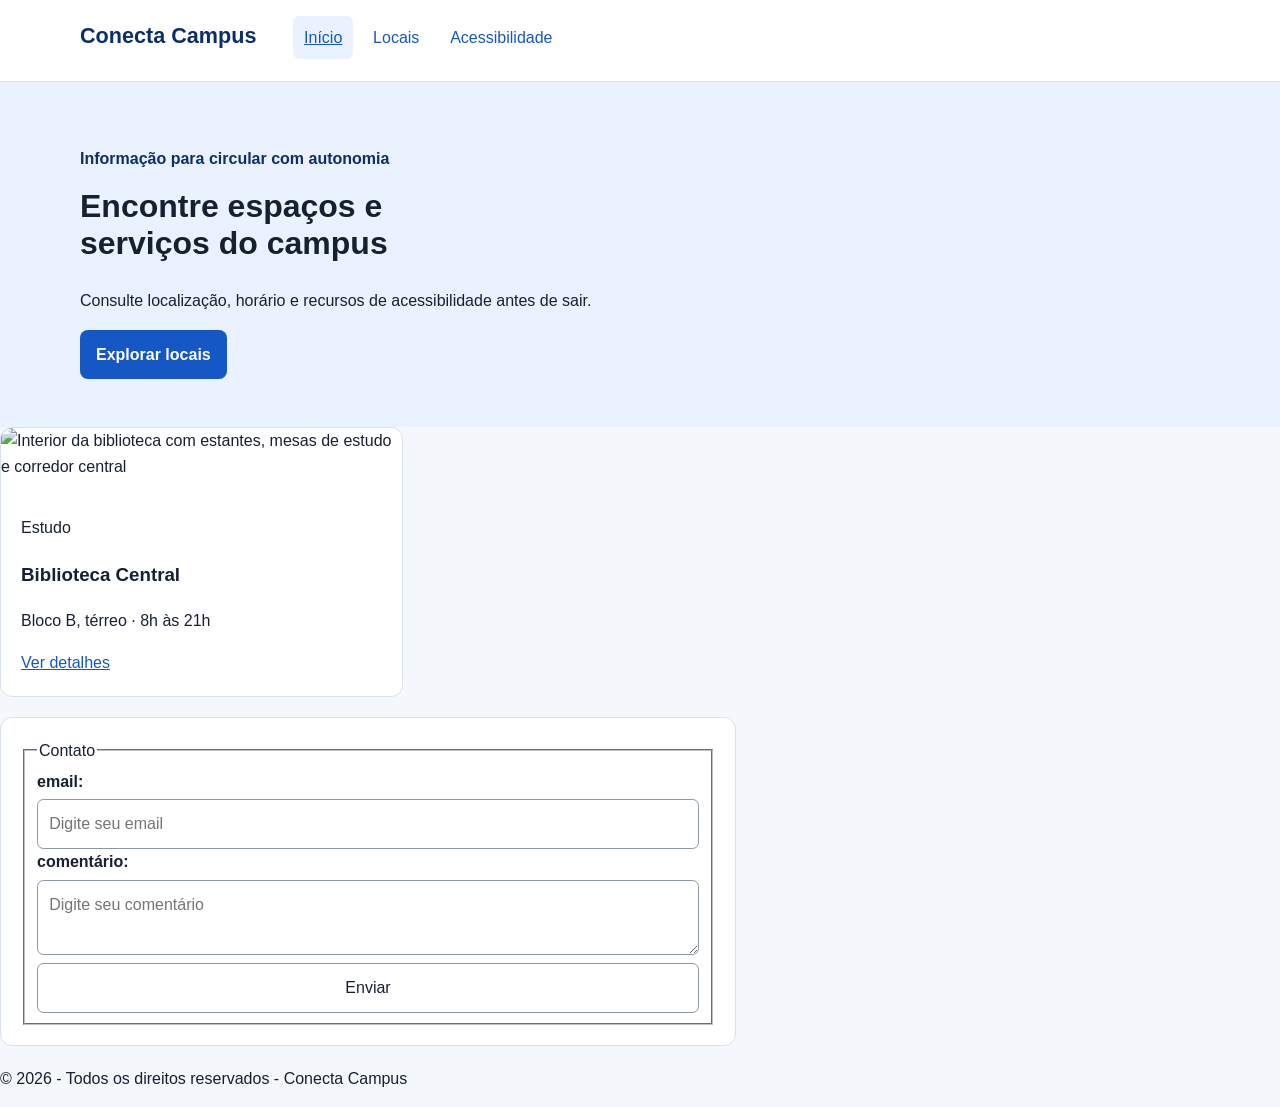
==== commit b88deca1: "retirada do file text" ====
--- a/Index.html
+++ b/Index.html
@@ -1,95 +1,81 @@
-<!DOCTYPE html>
-<html lang="pt-BR">
-
-<head>
-  <meta charset="UTF-8">
-  <meta name="viewport" content="width=device-width, initial-scale=1.0">
-  <title>Conecta Campus | Início</title>
-  <link rel="stylesheet" href="css/style.css">
-
-  <!-- <script src="js/script.js" defer></script> -->
-  <script src="./js/script.js" defer></script>
-</head>
-
-<body>
-
-  <!--
-  RMXXXXXX-NOME COMPLETO
-  RMXXXXXX-NOME COMPLETO
-  -->
-  <header class="cabecalho">
-    <div class="container cabecalho-conteudo">
-      <a id="marca" class="marca" href="#" aria-label="Conecta Campus página inicial">Conecta Campus</a>
-      <button class="botao-menu" id="botao-menu" type="button" aria-expanded="false" aria-controls="menu-principal">
-        <span>Menu</span>
-        <span class="icone-menu" aria-hidden="true">☰</span>
-      </button>
-      <nav id="menu-principal" class="navegacao-principal" aria-label="Navegação principal">
-        <ul class="menu">
-          <li><a href="index.html" aria-current="page">Início</a></li>
-          <li><a href="locais.html">Locais</a></li>
-          <li><a href="detalhes.html">Acessibilidade</a></li>
-          <li><a href="contato.html">Contato</a></li>
-          <li><a href="integrantes.html">Integrantes</a></li>
-        </ul>
-      </nav>
-    </div>
-  </header>
-
-  <main>
-    <section class="hero" aria-labelledby="titulo-principal">
-      <div class="container">
-        <p class="etiqueta">Informação para circular com autonomia</p>
-        <h1 id="titulo-principal">Encontre espaços e serviços do campus</h1>
-        <p>Consulte localização, horário e recursos de acessibilidade antes de sair.</p>
-        <a class="botao" href="locais.html">Explorar locais</a>
-      </div>
-    </section>
-
-    <section class="secao container" aria-labelledby="titulo-destaques">
-      <h2 id="titulo-destaques">Locais em destaque</h2>
-      <div class="lista-cartoes">
-        <article class="cartao">
-          <img src="img/biblioteca.svg" alt="Estantes e mesas de estudo na biblioteca">
-          <div class="cartao-conteudo">
-            <p class="etiqueta">Estudo</p>
-            <h3>Biblioteca Central</h3>
-            <p>Bloco B, térreo, das 8h às 21h.</p>
-            <a href="detalhes.html">Ver detalhes da biblioteca</a>
-          </div>
-        </article>
-
-        <article class="cartao">
-          <img src="img/laboratorio.svg" alt="Computadores disponíveis no laboratório de informática">
-          <div class="cartao-conteudo">
-            <p class="etiqueta">Tecnologia</p>
-            <h3>Laboratório de Informática</h3>
-            <p>Bloco C, primeiro andar, das 7h às 22h.</p>
-            <a href="locais.html">Consultar informações do laboratório</a>
-          </div>
-        </article>
-
-        <article class="cartao">
-          <img src="img/rota-acessivel.svg" alt="Rampa com corrimãos indicando uma rota acessível">
-          <div class="cartao-conteudo">
-            <p class="etiqueta">Acessibilidade</p>
-            <h3>Rota acessível</h3>
-            <p>Caminho entre a entrada principal e o Bloco B.</p>
-            <a href="detalhes.html#orientacao">Consultar a rota acessível</a>
-          </div>
-        </article>
-      </div>
-    </section>
-  </main>
-
-  <footer class="rodape">
-    <div class="container">
-      <p>Conecta Campus v0.5 | <span data-ano-atual>2026</span></p>
-    </div>
-  </footer>
-
-
-</body>
-
-
-</html>+<!doctype html>
+<html lang="pt-br">
+  <head>
+    <meta charset="UTF-8" />
+    <meta name="viewport" content="width=device-width, initial-scale=1.0" />
+    <title>Conecta Campus</title>
+    <link rel="stylesheet" href="./css/style.css">
+  </head>
+
+  <body>
+    <header class="cabecalho">
+      <div class="container cabecalho-conteudo">
+        <a
+          class="marca"
+          href="index.html"
+          aria-label="Conecta Campus - página inicial"
+          >Conecta Campus</a
+        >
+        <nav aria-label="Navegação principal">
+          <ul class="menu">
+            <li><a aria-current="page" href="./index.html">Início</a></li>
+            <li><a href="./locais.html">Locais</a></li>
+            <li><a href="./detalhes.html">Acessibilidade</a></li>
+          </ul>
+        </nav>
+      </div>
+    </header>
+
+    <main id="inicio">
+      <section class="hero" aria-labelledby="titulo-principal">
+        <div class="container hero-conteudo">
+          <p class="etiqueta">Informação para circular com autonomia</p>
+          <h1 id="titulo-principal">Encontre espaços e serviços do campus</h1>
+          <p class="hero-texto">
+            Consulte localização, horário e recursos de acessibilidade antes de
+            sair.
+          </p>
+          <a class="botao" href="./locais.html">Explorar locais</a>
+        </div>
+      </section>
+      <article class="cartao">
+        <img
+          src="./img/biblioteca-campus.png"
+          alt="Interior da biblioteca com estantes, mesas de estudo e corredor central" />
+        <div class="cartao-conteudo">
+          <p class="cartao-tipo">Estudo</p>
+          <h3>Biblioteca Central</h3>
+          <p>Bloco B, térreo · 8h às 21h</p>
+          <a href="./detalhes.html">Ver detalhes</a>
+        </div>
+      </article>
+    </main>
+
+    <footer>
+      <div>
+        <form>
+          <fieldset>
+            <legend>Contato</legend>
+
+            <label for="">email:</label>
+            <input type="email" name="email" placeholder="Digite seu email" />
+
+            <label for="">comentário:</label>
+            <textarea
+              name="comentario"
+              placeholder="Digite seu comentário"
+            ></textarea>
+
+            <input type="submit" name="enviar" value="Enviar" />
+          </fieldset>
+        </form>
+      </div>
+      <p>&copy; 2026 - Todos os direitos reservados - Conecta Campus</p>
+    </footer>
+  </body>
+</html>
+<meta charset = "UF-8">
+        <meta name="viewport" content="width=device-width, initial-scale= 1.0">
+        <meta name= "robots" content="index,follow">
+        <meta property = "og:title" content="Conecta-Campus_Home">
+        <meta property = "og:description" content="conheça o universo da Conecta Campus, A necessidade">
--- a/css/style.css
+++ b/css/style.css
@@ -1,4 +1,4 @@
-@import url("./break-point-css");
+@import url("./break-points.css");
 
 /*
 RMXXXXXX-NOME COMPLETO
@@ -6,42 +6,42 @@
 */
 
 html {
-  font-size: 16px;
-  --cor-fundo: #f4f7fb;
-  --cor-superficie: #ffffff;
-  --cor-texto: #172033;
-  --cor-primaria: #1457c5;
-  --cor-primaria-escura: #0b2f6b;
-  --cor-borda: #d8e2ee;
-  --cor-erro: #b42318;
-  --cor-sucesso: #067647;
+    font-size: 16px;
+    --cor-fundo: #f4f7fb;
+    --cor-superficie: #ffffff;
+    --cor-texto: #172033;
+    --cor-primaria: #1457c5;
+    --cor-primaria-escura: #0b2f6b;
+    --cor-borda: #d8e2ee;
+    --cor-erro: #b42318;
+    --cor-sucesso: #067647;
 }
 
 * {
-  box-sizing: border-box;
+    box-sizing: border-box;
 }
 
 body {
-  margin: 0;
-  background: var(--cor-fundo);
-  color: var(--cor-texto);
-  font-family: Arial, Helvetica, sans-serif;
-  font-size: 1rem;
-  line-height: 1.6;
+    margin: 0;
+    background: var(--cor-fundo);
+    color: var(--cor-texto);
+    font-family: Arial, Helvetica, sans-serif;
+    font-size: 1rem;
+    line-height: 1.6;
 }
 
 img {
-  display: block;
-  width: 100%;
-  height: auto;
+    display: block;
+    width: 100%;
+    height: auto;
 }
 
 a {
-  color: var(--cor-primaria);
+    color: var(--cor-primaria);
 }
 
 a:hover {
-  color: var(--cor-primaria-escura);
+    color: var(--cor-primaria-escura);
 }
 
 a:focus-visible,
@@ -49,189 +49,190 @@
 input:focus-visible,
 select:focus-visible,
 textarea:focus-visible {
-  outline: 0.2rem solid #f2b705;
-  outline-offset: 0.15rem;
+    outline: 0.2rem solid #f2b705;
+    outline-offset: 0.15rem;
 }
 
 .container {
-  width: 92%;
-  max-width: 70rem;
-  margin-left: auto;
-  margin-right: auto;
+    width: 92%;
+    max-width: 70rem;
+    margin-left: auto;
+    margin-right: auto;
 }
 
 .cabecalho {
-  background: var(--cor-superficie);
-  border-bottom: 0.0625rem solid var(--cor-borda);
-  padding-top: 1rem;
-  padding-bottom: 1rem;
+    background: var(--cor-superficie);
+    border-bottom: 0.0625rem solid var(--cor-borda);
+    padding-top: 1rem;
+    padding-bottom: 1rem;
 }
 
 .marca {
-  display: inline-block;
-  margin-bottom: 0.75rem;
-  color: var(--cor-primaria-escura);
-  font-size: 1.35rem;
-  font-weight: 700;
-  text-decoration: none;
+    display: inline-block;
+    margin-bottom: 0.75rem;
+    color: var(--cor-primaria-escura);
+    font-size: 1.35rem;
+    font-weight: 700;
+    text-decoration: none;
 }
 
 .botao-menu {
-  display: none;
+    display: none;
 }
 
 /* TODO v0.5: estilizar o botão e controlar a navegação no celular. */
 
 .menu {
-  margin: 0;
-  padding: 0;
-  list-style: none;
+    margin: 0;
+    padding: 0;
+    list-style: none;
 }
 
 .menu li {
-  margin-bottom: 0.35rem;
+    margin-bottom: 0.35rem;
 }
 
 .menu a {
-  display: block;
-  padding: 0.55rem 0.7rem;
-  border-radius: 0.4rem;
-  text-decoration: none;
+    display: block;
+    padding: 0.55rem 0.7rem;
+    border-radius: 0.4rem;
+    text-decoration: none;
 }
 
 .menu a:hover,
 .menu a[aria-current="page"] {
-  background: #eaf2ff;
-  text-decoration: underline;
+    background: #eaf2ff;
+    text-decoration: underline;
 }
 
 .hero {
-  padding-top: 3rem;
-  padding-bottom: 3rem;
-  background: #eaf2ff;
+    padding-top: 3rem;
+    padding-bottom: 3rem;
+    background: #eaf2ff;
 }
 
 .hero h1 {
-  max-width: 18ch;
-  margin-top: 0.35rem;
-  font-size: 2rem;
-  line-height: 1.15;
+    max-width: 18ch;
+    margin-top: 0.35rem;
+    font-size: 2rem;
+    line-height: 1.15;
 }
 
 .etiqueta {
-  color: var(--cor-primaria-escura);
-  font-weight: 700;
+    color: var(--cor-primaria-escura);
+    font-weight: 700;
 }
 
 .botao {
-  display: inline-block;
-  border: 0;
-  border-radius: 0.5rem;
-  padding: 0.75rem 1rem;
-  background: var(--cor-primaria);
-  color: #ffffff;
-  font: inherit;
-  font-weight: 700;
-  text-decoration: none;
-  cursor: pointer;
+    display: inline-block;
+    border: 0;
+    border-radius: 0.5rem;
+    padding: 0.75rem 1rem;
+    background: var(--cor-primaria);
+    color: #ffffff;
+    font: inherit;
+    font-weight: 700;
+    text-decoration: none;
+    cursor: pointer;
 }
 
 .botao:hover {
-  background: var(--cor-primaria-escura);
-  color: #ffffff;
+    background: var(--cor-primaria-escura);
+    color: #ffffff;
 }
 
 .secao {
-  padding-top: 2rem;
-  padding-bottom: 2rem;
+    padding-top: 2rem;
+    padding-bottom: 2rem;
 }
 
 .cartao,
 .local-resumo,
 .integrante,
 form {
-  margin-bottom: 1.25rem;
-  overflow: hidden;
-  border: 0.0625rem solid var(--cor-borda);
-  border-radius: 0.75rem;
-  background: var(--cor-superficie);
+    margin-bottom: 1.25rem;
+    overflow: hidden;
+    border: 0.0625rem solid var(--cor-borda);
+    border-radius: 0.75rem;
+    background: var(--cor-superficie);
 }
 
 .cartao-conteudo,
 .local-resumo,
 .integrante,
 form {
-  padding: 1.25rem;
+    padding: 1.25rem;
 }
 
 .imagem-detalhe,
 .integrante img {
-  max-width: 38rem;
-  border-radius: 0.75rem;
+    max-width: 38rem;
+    border-radius: 0.75rem;
 }
 
 .campo-formulario {
-  margin-bottom: 1rem;
+    margin-bottom: 1rem;
 }
 
 label {
-  display: block;
-  margin-bottom: 0.3rem;
-  font-weight: 700;
+    display: block;
+    margin-bottom: 0.3rem;
+    font-weight: 700;
 }
 
 input,
 select,
 textarea {
-  width: 100%;
-  border: 0.0625rem solid #8b98a8;
-  border-radius: 0.4rem;
-  padding: 0.7rem;
-  background: #ffffff;
-  color: var(--cor-texto);
-  font: inherit;
+    width: 100%;
+    border: 0.0625rem solid #8b98a8;
+    border-radius: 0.4rem;
+    padding: 0.7rem;
+    background: #ffffff;
+    color: var(--cor-texto);
+    font: inherit;
 }
 
 textarea {
-  resize: vertical;
+    resize: vertical;
 }
 
 .campo-invalido {
-  border-color: var(--cor-erro);
+    border-color: var(--cor-erro);
 }
 
 .mensagem-erro {
-  display: block;
-  min-height: 1.4rem;
-  margin-top: 0.2rem;
-  color: var(--cor-erro);
-  font-weight: 700;
+    display: block;
+    min-height: 1.4rem;
+    margin-top: 0.2rem;
+    color: var(--cor-erro);
+    font-weight: 700;
 }
 
 .mensagem-status {
-  min-height: 1.5rem;
-  margin-bottom: 0;
-  font-weight: 700;
+    min-height: 1.5rem;
+    margin-bottom: 0;
+    font-weight: 700;
 }
 
 .mensagem-status.sucesso {
-  color: var(--cor-sucesso);
+    color: var(--cor-sucesso);
 }
 
 .mensagem-status.erro {
-  color: var(--cor-erro);
+    color: var(--cor-erro);
 }
 
 .rodape {
-  padding-top: 1.2rem;
-  padding-bottom: 1.2rem;
-  background: var(--cor-primaria-escura);
-  color: #ffffff;
-}
+    padding-top: 1.2rem;
+    padding-bottom: 1.2rem;
+    background: var(--cor-primaria-escura);
+    color: #ffffff;
+}
+
+
 
 
 
 /* TODO v0.5: criar o menu mobile antes de iniciar Flexbox. */
 /* TODO v0.5: refatorar o cabeçalho com Flexbox. */
-/* TODO v0.5: substituir os cartões em inline-block por CSS Grid. */
-
+/* TODO v0.5: substituir os cartões em inline-block por CSS Grid. */
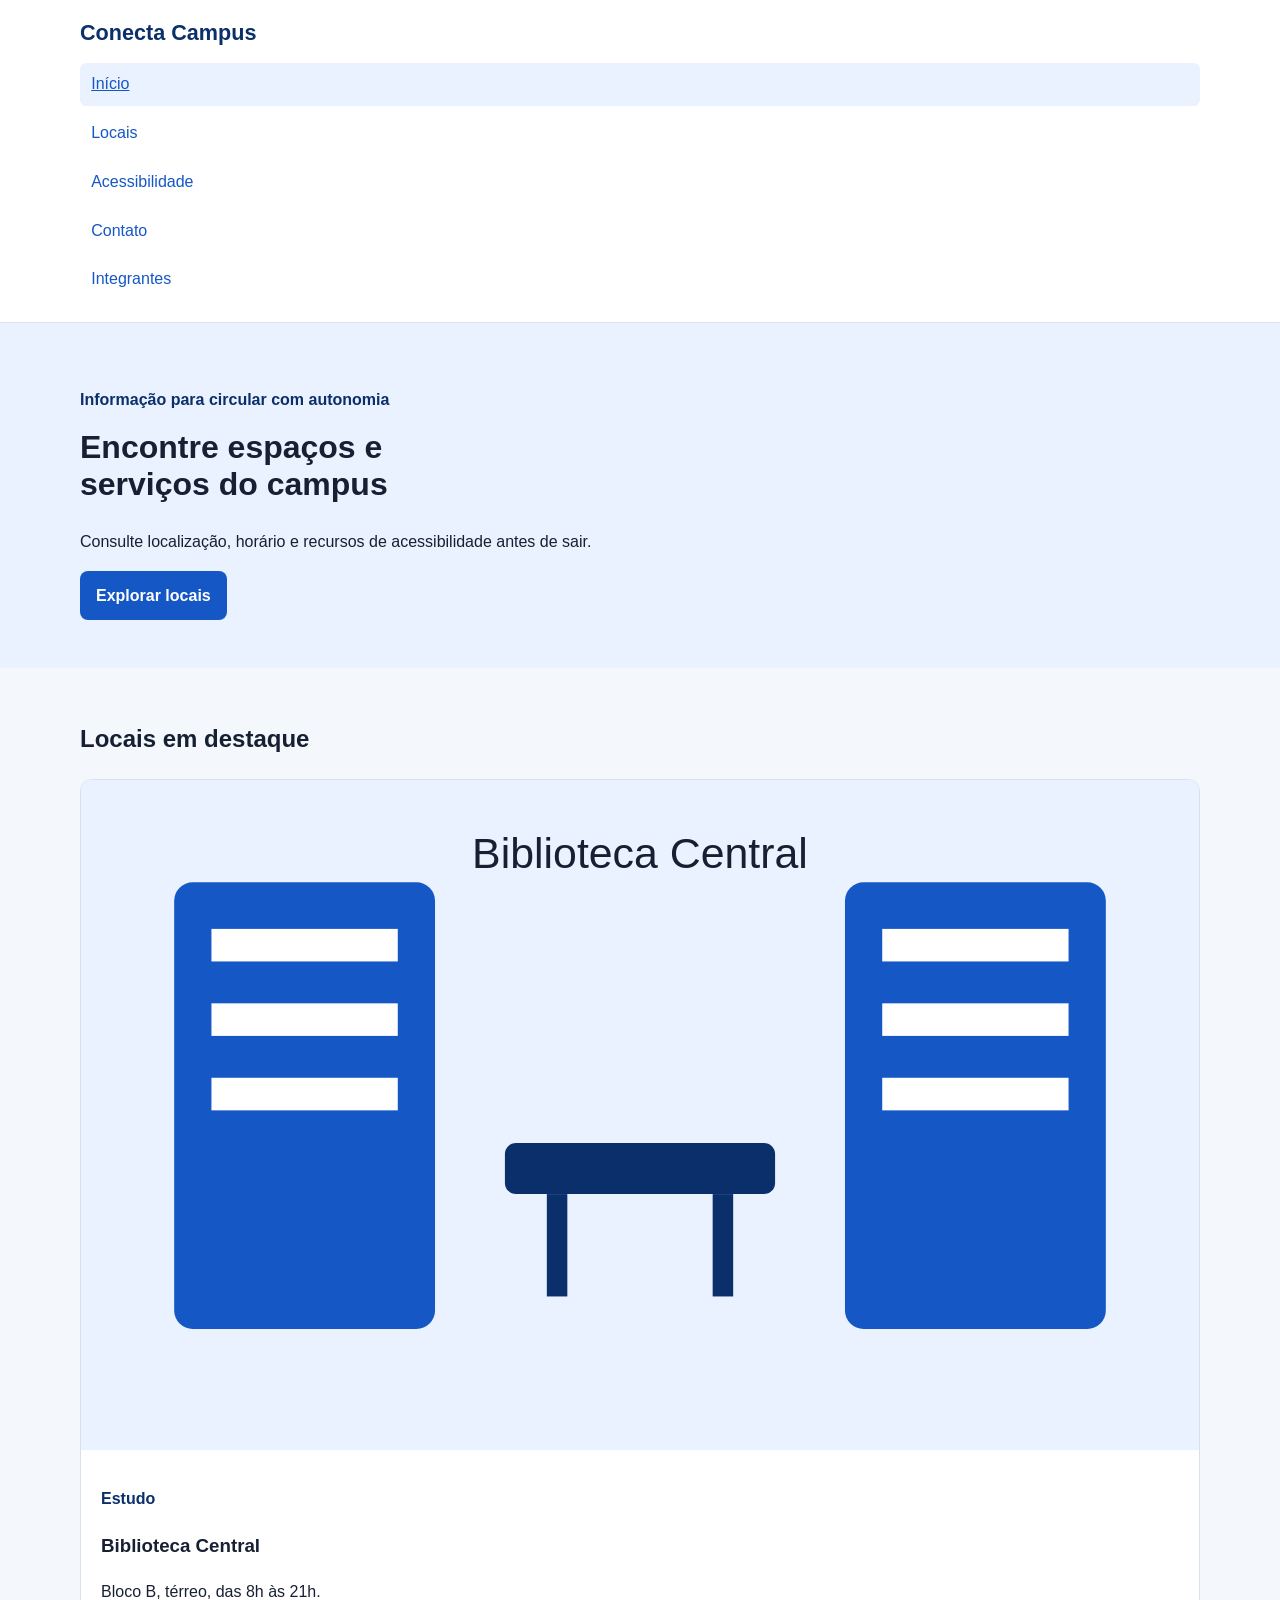
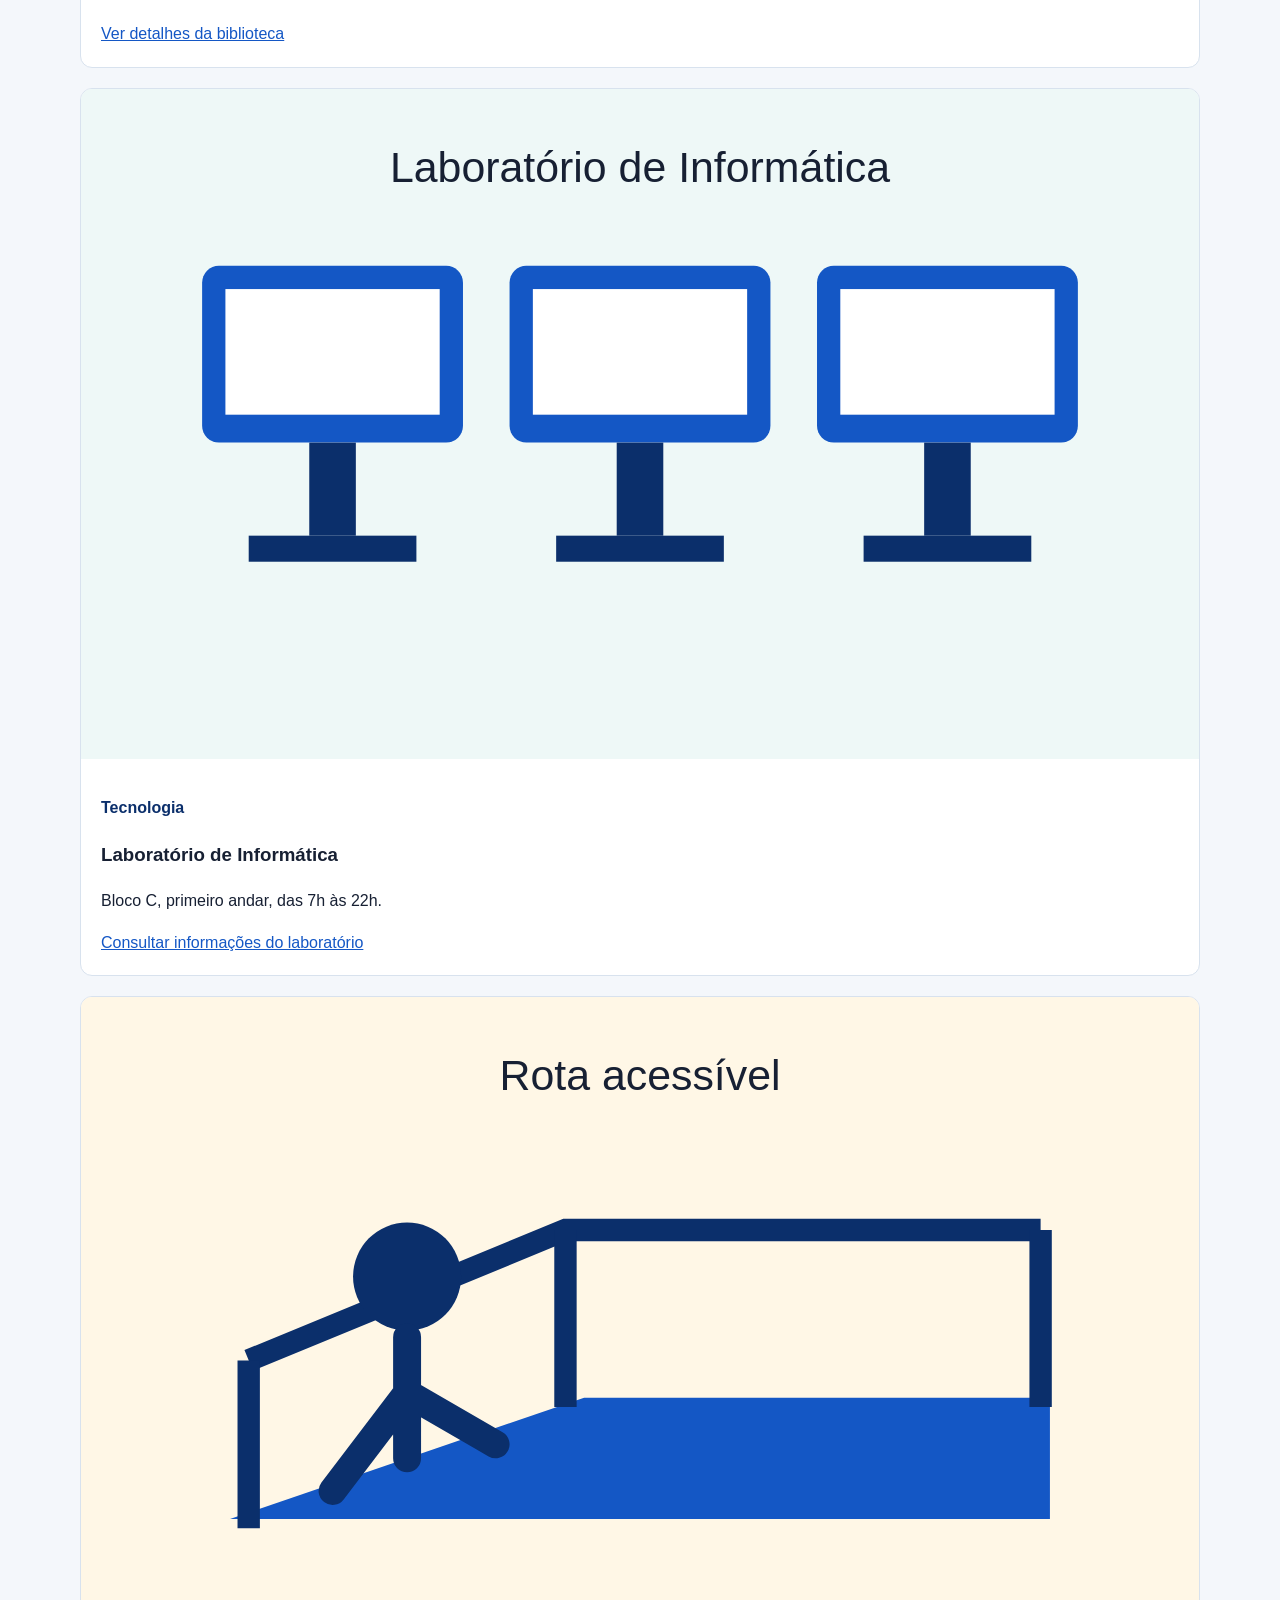
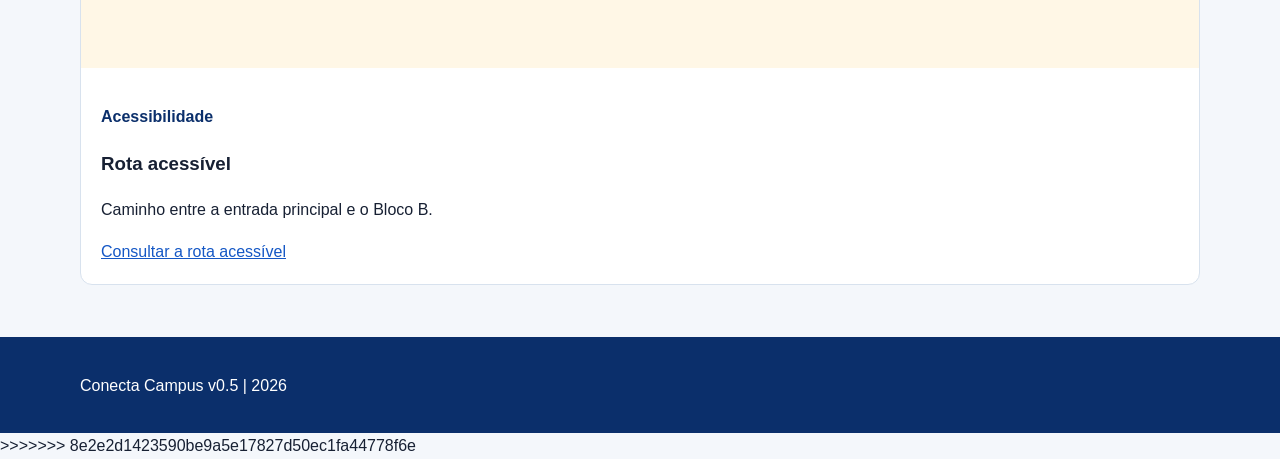
==== commit 89707fe2: "feat: adicao dos novos arquivos do professor e modify js script" ====
--- a/Index.html
+++ b/Index.html
@@ -1,81 +1,105 @@
-<!doctype html>
-<html lang="pt-br">
-  <head>
-    <meta charset="UTF-8" />
-    <meta name="viewport" content="width=device-width, initial-scale=1.0" />
-    <title>Conecta Campus</title>
-    <link rel="stylesheet" href="./css/style.css">
-  </head>
-
-  <body>
-    <header class="cabecalho">
-      <div class="container cabecalho-conteudo">
-        <a
-          class="marca"
-          href="index.html"
-          aria-label="Conecta Campus - página inicial"
-          >Conecta Campus</a
-        >
-        <nav aria-label="Navegação principal">
-          <ul class="menu">
-            <li><a aria-current="page" href="./index.html">Início</a></li>
-            <li><a href="./locais.html">Locais</a></li>
-            <li><a href="./detalhes.html">Acessibilidade</a></li>
-          </ul>
-        </nav>
-      </div>
-    </header>
-
-    <main id="inicio">
-      <section class="hero" aria-labelledby="titulo-principal">
-        <div class="container hero-conteudo">
-          <p class="etiqueta">Informação para circular com autonomia</p>
-          <h1 id="titulo-principal">Encontre espaços e serviços do campus</h1>
-          <p class="hero-texto">
-            Consulte localização, horário e recursos de acessibilidade antes de
-            sair.
-          </p>
-          <a class="botao" href="./locais.html">Explorar locais</a>
-        </div>
-      </section>
-      <article class="cartao">
-        <img
-          src="./img/biblioteca-campus.png"
-          alt="Interior da biblioteca com estantes, mesas de estudo e corredor central" />
-        <div class="cartao-conteudo">
-          <p class="cartao-tipo">Estudo</p>
-          <h3>Biblioteca Central</h3>
-          <p>Bloco B, térreo · 8h às 21h</p>
-          <a href="./detalhes.html">Ver detalhes</a>
-        </div>
-      </article>
-    </main>
-
-    <footer>
-      <div>
-        <form>
-          <fieldset>
-            <legend>Contato</legend>
-
-            <label for="">email:</label>
-            <input type="email" name="email" placeholder="Digite seu email" />
-
-            <label for="">comentário:</label>
-            <textarea
-              name="comentario"
-              placeholder="Digite seu comentário"
-            ></textarea>
-
-            <input type="submit" name="enviar" value="Enviar" />
-          </fieldset>
-        </form>
-      </div>
-      <p>&copy; 2026 - Todos os direitos reservados - Conecta Campus</p>
-    </footer>
-  </body>
-</html>
-<meta charset = "UF-8">
-        <meta name="viewport" content="width=device-width, initial-scale= 1.0">
-        <meta name= "robots" content="index,follow">
-        <meta property = "og:title" content="Conecta-Campus_Home">
-        <meta property = "og:description" content="conheça o universo da Conecta Campus, A necessidade">+
+  <!DOCTYPE html>
+  <html lang="pt-BR">
+    
+    <head>
+      <meta charset="UTF-8">
+      <meta name="viewport" content="width=device-width, initial-scale=1.0">
+      <title>Conecta Campus | Início</title>
+      <link rel="stylesheet" href="css/style.css">
+      
+    </head>
+    
+    <body>
+      
+      <!--
+        RMXXXXXX-NOME COMPLETO
+        RMXXXXXX-NOME COMPLETO
+      -->
+      <header class="cabecalho">
+        <div class="container cabecalho-conteudo">
+          <a id="marca" class="marca" href="#" aria-label="Conecta Campus página inicial">Conecta Campus</a>
+          <!--Precisa ter essa semantica na tag, por ser umm botao de envio. o type poser submit, mas button tb é bom-->
+          <button class="botao-menu" id="botao-menu" type="button" aria-expanded="false" aria-controls="menu-principal">
+            <span>Menu</span>
+            <span class="icone-menu" aria-hidden="true">☰</span>
+          </button>
+          <nav id="menu-principal" class="navegacao-principal" aria-label="Navegação principal">
+            <ul class="menu">
+              <li><a href="index.html" aria-current="page">Início</a></li>
+              <li><a href="locais.html">Locais</a></li>
+              <li><a href="detalhes.html">Acessibilidade</a></li>
+              <li><a href="contato.html">Contato</a></li>
+              <li><a href="integrantes.html">Integrantes</a></li>
+            </ul>
+          </nav>
+        </div>
+      </header>
+      
+      <main>
+        <section class="hero" aria-labelledby="titulo-principal">
+          <div class="container">
+            <p class="etiqueta">Informação para circular com autonomia</p>
+            <h1 id="titulo-principal">Encontre espaços e serviços do campus</h1>
+            <p>Consulte localização, horário e recursos de acessibilidade antes de sair.</p>
+            <a class="botao" href="locais.html">Explorar locais</a>
+          </div>
+        </section>
+        
+        <section class="secao container" aria-labelledby="titulo-destaques">
+          <h2 id="titulo-destaques">Locais em destaque</h2>
+          <div class="lista-cartoes">
+            <article class="cartao">
+              <img src="img/biblioteca.svg" alt="Estantes e mesas de estudo na biblioteca">
+              <div class="cartao-conteudo">
+                <p class="etiqueta">Estudo</p>
+                <h3>Biblioteca Central</h3>
+                <p>Bloco B, térreo, das 8h às 21h.</p>
+                <a href="detalhes.html">Ver detalhes da biblioteca</a>
+              </div>
+            </article>
+            
+            <article class="cartao">
+              <img src="img/laboratorio.svg" alt="Computadores disponíveis no laboratório de informática">
+              <div class="cartao-conteudo">
+                <p class="etiqueta">Tecnologia</p>
+                <h3>Laboratório de Informática</h3>
+                <p>Bloco C, primeiro andar, das 7h às 22h.</p>
+                <a href="locais.html">Consultar informações do laboratório</a>
+              </div>
+            </article>
+            
+            <article class="cartao">
+              <img src="img/rota-acessivel.svg" alt="Rampa com corrimãos indicando uma rota acessível">
+              <div class="cartao-conteudo">
+                <p class="etiqueta">Acessibilidade</p>
+                <h3>Rota acessível</h3>
+                <p>Caminho entre a entrada principal e o Bloco B.</p>
+                <a href="detalhes.html#orientacao">Consultar a rota acessível</a>
+              </div>
+            </article>
+          </div>
+        </section>
+      </main>
+      
+      <footer class="rodape">
+        <div class="container">
+          <p>Conecta Campus v0.5 | <span data-ano-atual>2026</span></p>
+        </div>
+      </footer>
+      <script>
+        let nome = "José";
+      </script>
+                <scriptsrc= "NAO COLOQUE "./jsSCRIPT.js" porque tem o script escrito no caminho."></scriptsrc=>
+                <script src="./js/script.js" defer></script>
+                <!-- <script src="js/script.js" defer></script> -->
+                
+              </body>
+              
+              
+              </html>
+              >>>>>>> 8e2e2d1423590be9a5e17827d50ec1fa44778f6e
+              
+              <!--JAVA INLINE (NAO USAR no java s do cliente): onclick="console.log(this), não esta em tempo  deonconsole log funciona em seguida do alert-->
+              <!--onclick="console.log(this.textContent)-->
+              <!--O JS <script> deve permanecer no head, esta na doc do JS-->
--- a/css/style.css
+++ b/css/style.css
@@ -1,4 +1,4 @@
-@import url("./break-points.css");
+@import url("./break-point-css");
 
 /*
 RMXXXXXX-NOME COMPLETO
@@ -6,42 +6,42 @@
 */
 
 html {
-    font-size: 16px;
-    --cor-fundo: #f4f7fb;
-    --cor-superficie: #ffffff;
-    --cor-texto: #172033;
-    --cor-primaria: #1457c5;
-    --cor-primaria-escura: #0b2f6b;
-    --cor-borda: #d8e2ee;
-    --cor-erro: #b42318;
-    --cor-sucesso: #067647;
+  font-size: 16px;
+  --cor-fundo: #f4f7fb;
+  --cor-superficie: #ffffff;
+  --cor-texto: #172033;
+  --cor-primaria: #1457c5;
+  --cor-primaria-escura: #0b2f6b;
+  --cor-borda: #d8e2ee;
+  --cor-erro: #b42318;
+  --cor-sucesso: #067647;
 }
 
 * {
-    box-sizing: border-box;
+  box-sizing: border-box;
 }
 
 body {
-    margin: 0;
-    background: var(--cor-fundo);
-    color: var(--cor-texto);
-    font-family: Arial, Helvetica, sans-serif;
-    font-size: 1rem;
-    line-height: 1.6;
+  margin: 0;
+  background: var(--cor-fundo);
+  color: var(--cor-texto);
+  font-family: Arial, Helvetica, sans-serif;
+  font-size: 1rem;
+  line-height: 1.6;
 }
 
 img {
-    display: block;
-    width: 100%;
-    height: auto;
+  display: block;
+  width: 100%;
+  height: auto;
 }
 
 a {
-    color: var(--cor-primaria);
+  color: var(--cor-primaria);
 }
 
 a:hover {
-    color: var(--cor-primaria-escura);
+  color: var(--cor-primaria-escura);
 }
 
 a:focus-visible,
@@ -49,190 +49,189 @@
 input:focus-visible,
 select:focus-visible,
 textarea:focus-visible {
-    outline: 0.2rem solid #f2b705;
-    outline-offset: 0.15rem;
+  outline: 0.2rem solid #f2b705;
+  outline-offset: 0.15rem;
 }
 
 .container {
-    width: 92%;
-    max-width: 70rem;
-    margin-left: auto;
-    margin-right: auto;
+  width: 92%;
+  max-width: 70rem;
+  margin-left: auto;
+  margin-right: auto;
 }
 
 .cabecalho {
-    background: var(--cor-superficie);
-    border-bottom: 0.0625rem solid var(--cor-borda);
-    padding-top: 1rem;
-    padding-bottom: 1rem;
+  background: var(--cor-superficie);
+  border-bottom: 0.0625rem solid var(--cor-borda);
+  padding-top: 1rem;
+  padding-bottom: 1rem;
 }
 
 .marca {
-    display: inline-block;
-    margin-bottom: 0.75rem;
-    color: var(--cor-primaria-escura);
-    font-size: 1.35rem;
-    font-weight: 700;
-    text-decoration: none;
+  display: inline-block;
+  margin-bottom: 0.75rem;
+  color: var(--cor-primaria-escura);
+  font-size: 1.35rem;
+  font-weight: 700;
+  text-decoration: none;
 }
 
 .botao-menu {
-    display: none;
+  display: none;
 }
 
 /* TODO v0.5: estilizar o botão e controlar a navegação no celular. */
 
 .menu {
-    margin: 0;
-    padding: 0;
-    list-style: none;
+  margin: 0;
+  padding: 0;
+  list-style: none;
 }
 
 .menu li {
-    margin-bottom: 0.35rem;
+  margin-bottom: 0.35rem;
 }
 
 .menu a {
-    display: block;
-    padding: 0.55rem 0.7rem;
-    border-radius: 0.4rem;
-    text-decoration: none;
+  display: block;
+  padding: 0.55rem 0.7rem;
+  border-radius: 0.4rem;
+  text-decoration: none;
 }
 
 .menu a:hover,
 .menu a[aria-current="page"] {
-    background: #eaf2ff;
-    text-decoration: underline;
+  background: #eaf2ff;
+  text-decoration: underline;
 }
 
 .hero {
-    padding-top: 3rem;
-    padding-bottom: 3rem;
-    background: #eaf2ff;
+  padding-top: 3rem;
+  padding-bottom: 3rem;
+  background: #eaf2ff;
 }
 
 .hero h1 {
-    max-width: 18ch;
-    margin-top: 0.35rem;
-    font-size: 2rem;
-    line-height: 1.15;
+  max-width: 18ch;
+  margin-top: 0.35rem;
+  font-size: 2rem;
+  line-height: 1.15;
 }
 
 .etiqueta {
-    color: var(--cor-primaria-escura);
-    font-weight: 700;
+  color: var(--cor-primaria-escura);
+  font-weight: 700;
 }
 
 .botao {
-    display: inline-block;
-    border: 0;
-    border-radius: 0.5rem;
-    padding: 0.75rem 1rem;
-    background: var(--cor-primaria);
-    color: #ffffff;
-    font: inherit;
-    font-weight: 700;
-    text-decoration: none;
-    cursor: pointer;
+  display: inline-block;
+  border: 0;
+  border-radius: 0.5rem;
+  padding: 0.75rem 1rem;
+  background: var(--cor-primaria);
+  color: #ffffff;
+  font: inherit;
+  font-weight: 700;
+  text-decoration: none;
+  cursor: pointer;
 }
 
 .botao:hover {
-    background: var(--cor-primaria-escura);
-    color: #ffffff;
+  background: var(--cor-primaria-escura);
+  color: #ffffff;
 }
 
 .secao {
-    padding-top: 2rem;
-    padding-bottom: 2rem;
+  padding-top: 2rem;
+  padding-bottom: 2rem;
 }
 
 .cartao,
 .local-resumo,
 .integrante,
 form {
-    margin-bottom: 1.25rem;
-    overflow: hidden;
-    border: 0.0625rem solid var(--cor-borda);
-    border-radius: 0.75rem;
-    background: var(--cor-superficie);
+  margin-bottom: 1.25rem;
+  overflow: hidden;
+  border: 0.0625rem solid var(--cor-borda);
+  border-radius: 0.75rem;
+  background: var(--cor-superficie);
 }
 
 .cartao-conteudo,
 .local-resumo,
 .integrante,
 form {
-    padding: 1.25rem;
+  padding: 1.25rem;
 }
 
 .imagem-detalhe,
 .integrante img {
-    max-width: 38rem;
-    border-radius: 0.75rem;
+  max-width: 38rem;
+  border-radius: 0.75rem;
 }
 
 .campo-formulario {
-    margin-bottom: 1rem;
+  margin-bottom: 1rem;
 }
 
 label {
-    display: block;
-    margin-bottom: 0.3rem;
-    font-weight: 700;
+  display: block;
+  margin-bottom: 0.3rem;
+  font-weight: 700;
 }
 
 input,
 select,
 textarea {
-    width: 100%;
-    border: 0.0625rem solid #8b98a8;
-    border-radius: 0.4rem;
-    padding: 0.7rem;
-    background: #ffffff;
-    color: var(--cor-texto);
-    font: inherit;
+  width: 100%;
+  border: 0.0625rem solid #8b98a8;
+  border-radius: 0.4rem;
+  padding: 0.7rem;
+  background: #ffffff;
+  color: var(--cor-texto);
+  font: inherit;
 }
 
 textarea {
-    resize: vertical;
+  resize: vertical;
 }
 
 .campo-invalido {
-    border-color: var(--cor-erro);
+  border-color: var(--cor-erro);
 }
 
 .mensagem-erro {
-    display: block;
-    min-height: 1.4rem;
-    margin-top: 0.2rem;
-    color: var(--cor-erro);
-    font-weight: 700;
+  display: block;
+  min-height: 1.4rem;
+  margin-top: 0.2rem;
+  color: var(--cor-erro);
+  font-weight: 700;
 }
 
 .mensagem-status {
-    min-height: 1.5rem;
-    margin-bottom: 0;
-    font-weight: 700;
+  min-height: 1.5rem;
+  margin-bottom: 0;
+  font-weight: 700;
 }
 
 .mensagem-status.sucesso {
-    color: var(--cor-sucesso);
+  color: var(--cor-sucesso);
 }
 
 .mensagem-status.erro {
-    color: var(--cor-erro);
+  color: var(--cor-erro);
 }
 
 .rodape {
-    padding-top: 1.2rem;
-    padding-bottom: 1.2rem;
-    background: var(--cor-primaria-escura);
-    color: #ffffff;
-}
-
-
+  padding-top: 1.2rem;
+  padding-bottom: 1.2rem;
+  background: var(--cor-primaria-escura);
+  color: #ffffff;
+}
 
 
 
 /* TODO v0.5: criar o menu mobile antes de iniciar Flexbox. */
 /* TODO v0.5: refatorar o cabeçalho com Flexbox. */
-/* TODO v0.5: substituir os cartões em inline-block por CSS Grid. */+/* TODO v0.5: substituir os cartões em inline-block por CSS Grid. */
+
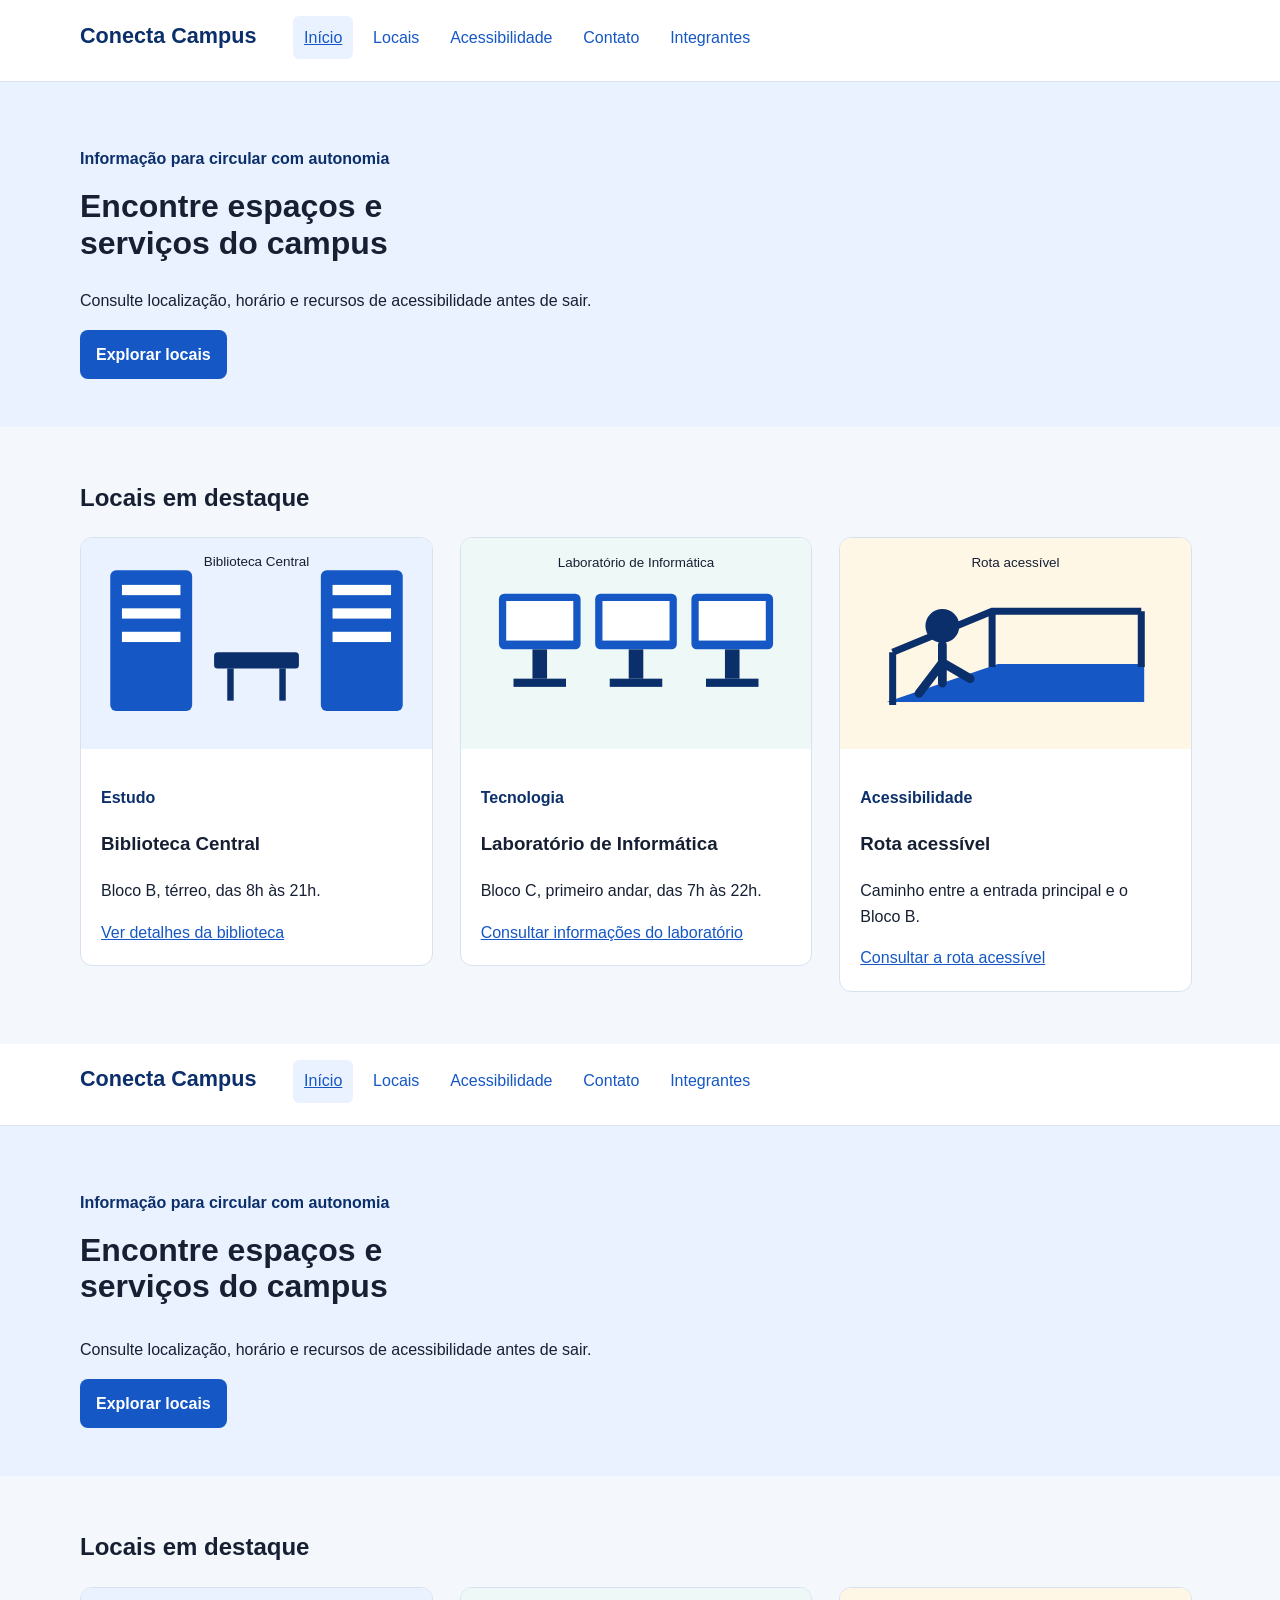
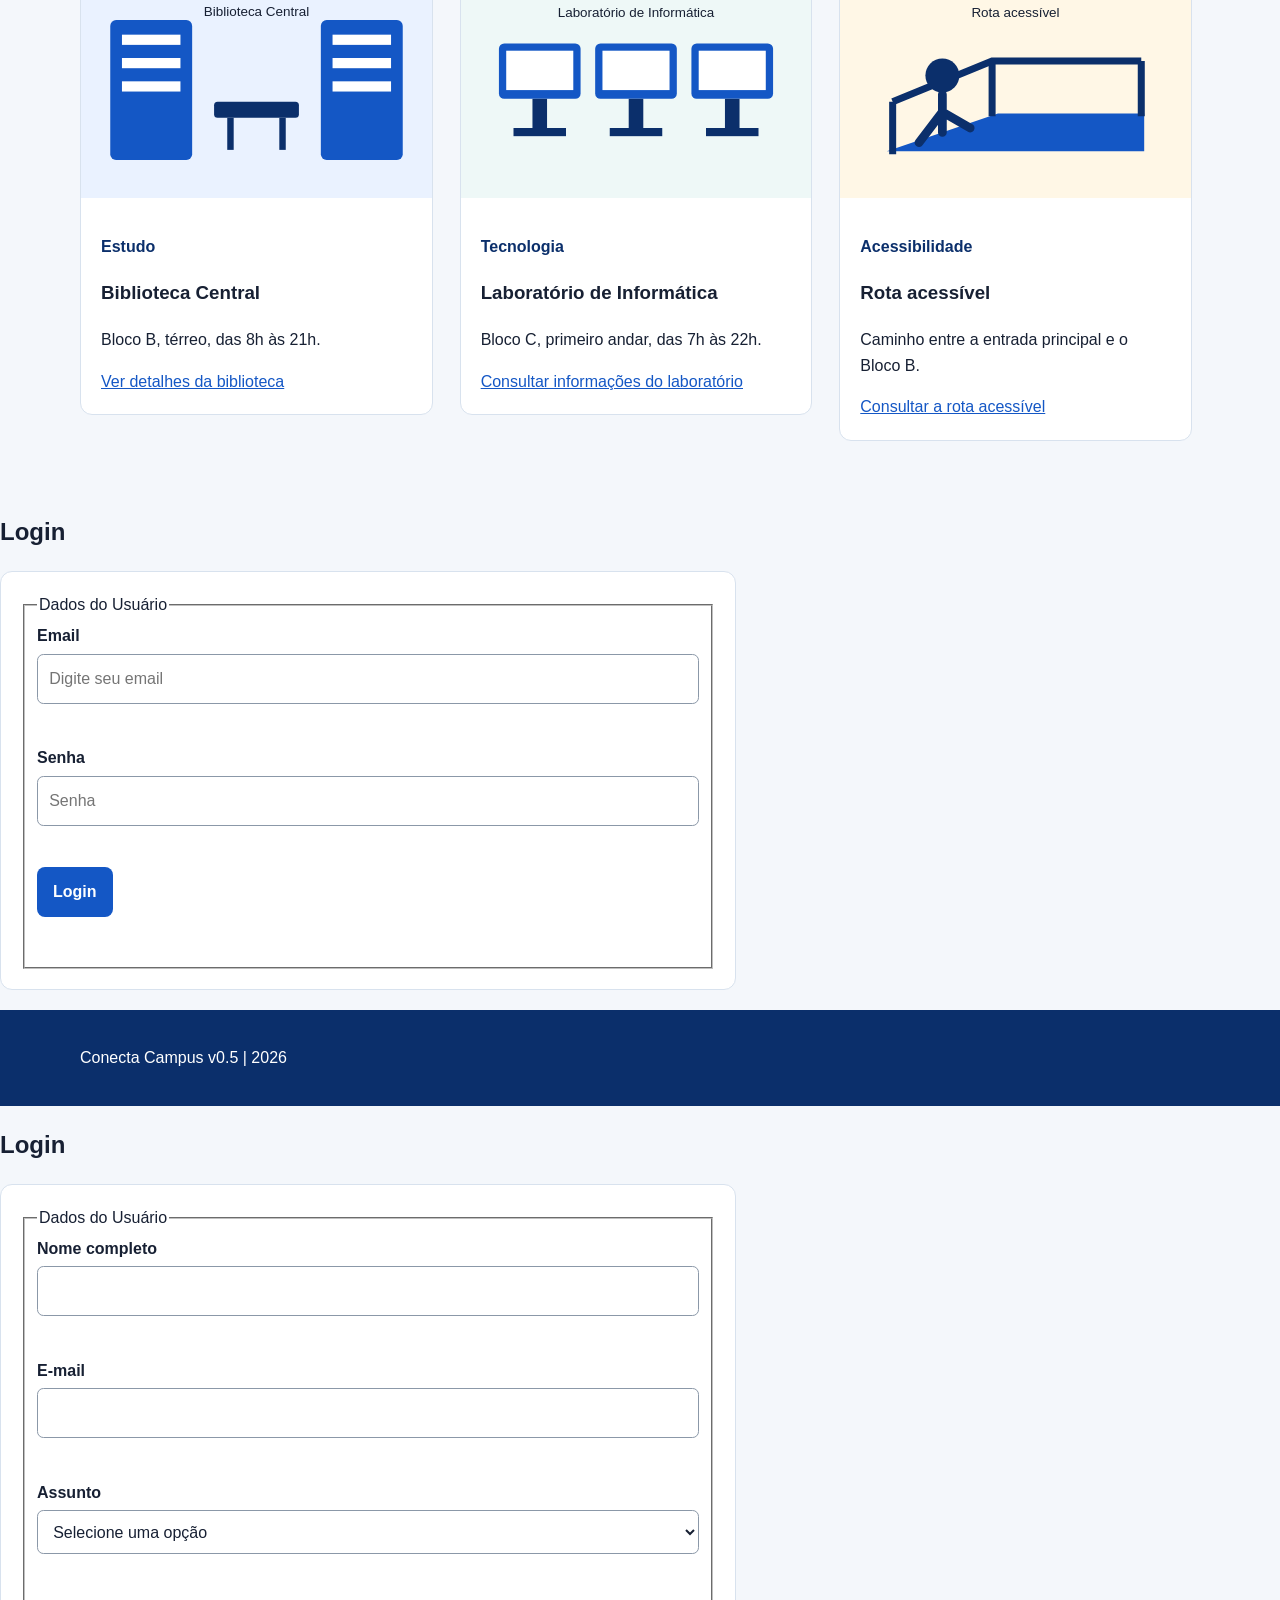
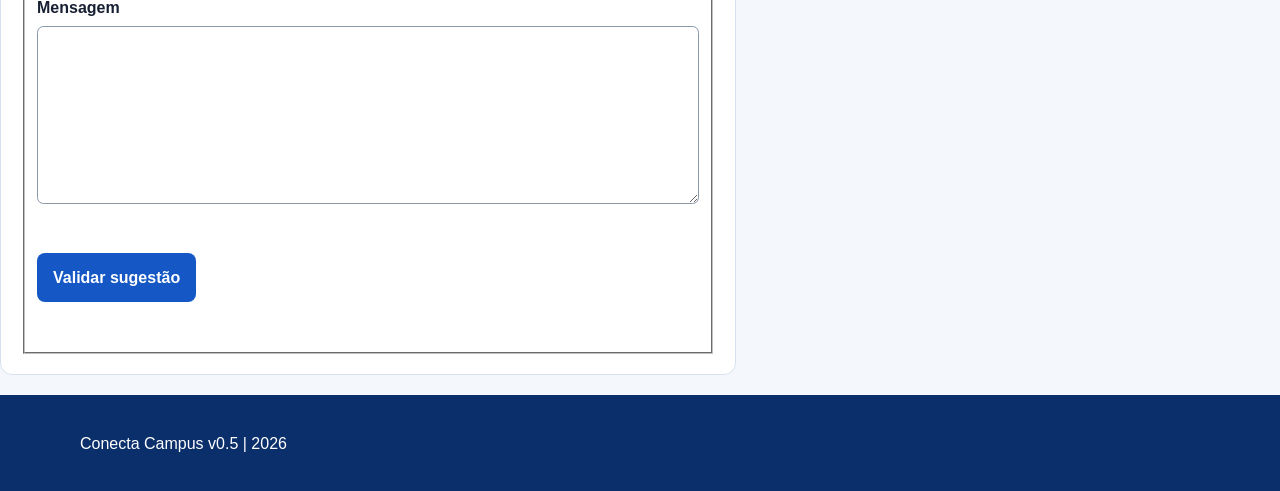
==== commit 3fba2ead: "feat"adição do evento Login no script"" ====
--- a/Index.html
+++ b/Index.html
@@ -1,105 +1,258 @@
-
-  <!DOCTYPE html>
-  <html lang="pt-BR">
-    
-    <head>
-      <meta charset="UTF-8">
-      <meta name="viewport" content="width=device-width, initial-scale=1.0">
-      <title>Conecta Campus | Início</title>
-      <link rel="stylesheet" href="css/style.css">
-      
-    </head>
-    
-    <body>
-      
-      <!--
-        RMXXXXXX-NOME COMPLETO
-        RMXXXXXX-NOME COMPLETO
-      -->
-      <header class="cabecalho">
-        <div class="container cabecalho-conteudo">
-          <a id="marca" class="marca" href="#" aria-label="Conecta Campus página inicial">Conecta Campus</a>
-          <!--Precisa ter essa semantica na tag, por ser umm botao de envio. o type poser submit, mas button tb é bom-->
-          <button class="botao-menu" id="botao-menu" type="button" aria-expanded="false" aria-controls="menu-principal">
-            <span>Menu</span>
-            <span class="icone-menu" aria-hidden="true">☰</span>
-          </button>
-          <nav id="menu-principal" class="navegacao-principal" aria-label="Navegação principal">
-            <ul class="menu">
-              <li><a href="index.html" aria-current="page">Início</a></li>
-              <li><a href="locais.html">Locais</a></li>
-              <li><a href="detalhes.html">Acessibilidade</a></li>
-              <li><a href="contato.html">Contato</a></li>
-              <li><a href="integrantes.html">Integrantes</a></li>
-            </ul>
-          </nav>
-        </div>
-      </header>
-      
-      <main>
-        <section class="hero" aria-labelledby="titulo-principal">
+<!DOCTYPE html>
+<html lang="pt-BR">
+
+<head>
+  <meta charset="UTF-8">
+  <meta name="viewport" content="width=device-width, initial-scale=1.0">
+  <title>Conecta Campus | Início</title>
+  <link rel="stylesheet" href="css/style.css">
+
+  <!-- <script src="js/script.js" defer></script> -->
+
+  <script src="./js/script.js" defer></script>
+
+
+</head>
+
+<body>
+  <header class="cabecalho">
+
+    <div class="container cabecalho-conteudo">
+      <a id="marca" class="marca" href="index.html" aria-label="Conecta Campus página inicial">Conecta Campus</a>
+      <button class="botao-menu" id="botao-menu" type="button" aria-expanded="false" aria-controls="menu-principal">
+        <span>Menu</span>
+        <span class="icone-menu" aria-hidden="true">☰</span>
+      </button>
+      <nav id="menu-principal" class="navegacao-principal" aria-label="Navegação principal">
+        <ul class="menu">
+          <li><a href="index.html" aria-current="page">Início</a></li>
+          <li><a href="locais.html">Locais</a></li>
+          <li><a href="detalhes.html">Acessibilidade</a></li>
+          <li><a href="contato.html">Contato</a></li>
+          <li><a href="integrantes.html">Integrantes</a></li>
+        </ul>
+      </nav>
+    </div>
+  </header>
+
+  <main>
+    <section class="hero" aria-labelledby="titulo-principal">
+      <div class="container">
+        <p class="etiqueta">Informação para circular com autonomia</p>
+        <h1 id="titulo-principal">Encontre espaços e serviços do campus</h1>
+        <p>Consulte localização, horário e recursos de acessibilidade antes de sair.</p>
+        <a class="botao" href="locais.html">Explorar locais</a>
+      </div>
+    </section>
+
+    <section class="secao container" aria-labelledby="titulo-destaques">
+      <h2 id="titulo-destaques">Locais em destaque</h2>
+      <div class="lista-cartoes">
+        <article class="cartao">
+          <img src="img/biblioteca.svg" alt="Estantes e mesas de estudo na biblioteca">
+          <div class="cartao-conteudo">
+            <p class="etiqueta">Estudo</p>
+            <h3>Biblioteca Central</h3>
+            <p>Bloco B, térreo, das 8h às 21h.</p>
+            <a href="detalhes.html">Ver detalhes da biblioteca</a>
+          </div>
+        </article>
+
+        <article class="cartao">
+          <img src="img/laboratorio.svg" alt="Computadores disponíveis no laboratório de informática">
+          <div class="cartao-conteudo">
+            <p class="etiqueta">Tecnologia</p>
+            <h3>Laboratório de Informática</h3>
+            <p>Bloco C, primeiro andar, das 7h às 22h.</p>
+            <a href="locais.html">Consultar informações do laboratório</a>
+          </div>
+        </article>
+
+        <article class="cartao">
+          <img src="img/rota-acessivel.svg" alt="Rampa com corrimãos indicando uma rota acessível">
+          <div class="cartao-conteudo">
+            <p class="etiqueta">Acessibilidade</p>
+            <h3>Rota acessível</h3>
+            <p>Caminho entre a entrada principal e o Bloco B.</p>
+            <a href="detalhes.html#orientacao">Consultar a rota acessível</a>
+          </div>
+        </article>
+      </div>
+    </section>
+
+    <section class="login">
+      <!DOCTYPE html>
+      <html lang="pt-BR">
+
+      <head>
+        <meta charset="UTF-8">
+        <meta name="viewport" content="width=device-width, initial-scale=1.0">
+        <title>Conecta Campus | Início</title>
+        <link rel="stylesheet" href="css/style.css">
+
+        <!-- <script src="js/script.js" defer></script> -->
+
+        <script src="./js/script.js" defer></script>
+
+
+      </head>
+
+      <body>
+        <header class="cabecalho">
+
+          <div class="container cabecalho-conteudo">
+            <a id="marca" class="marca" href="index.html" aria-label="Conecta Campus página inicial">Conecta Campus</a>
+            <button class="botao-menu" id="botao-menu" type="button" aria-expanded="false"
+              aria-controls="menu-principal">
+              <span>Menu</span>
+              <span class="icone-menu" aria-hidden="true">☰</span>
+            </button>
+            <nav id="menu-principal" class="navegacao-principal" aria-label="Navegação principal">
+              <ul class="menu">
+                <li><a href="index.html" aria-current="page">Início</a></li>
+                <li><a href="locais.html">Locais</a></li>
+                <li><a href="detalhes.html">Acessibilidade</a></li>
+                <li><a href="contato.html">Contato</a></li>
+                <li><a href="integrantes.html">Integrantes</a></li>
+              </ul>
+            </nav>
+          </div>
+        </header>
+
+        <main>
+          <section class="hero" aria-labelledby="titulo-principal">
+            <div class="container">
+              <p class="etiqueta">Informação para circular com autonomia</p>
+              <h1 id="titulo-principal">Encontre espaços e serviços do campus</h1>
+              <p>Consulte localização, horário e recursos de acessibilidade antes de sair.</p>
+              <a class="botao" href="locais.html">Explorar locais</a>
+            </div>
+          </section>
+
+          <section class="secao container" aria-labelledby="titulo-destaques">
+            <h2 id="titulo-destaques">Locais em destaque</h2>
+            <div class="lista-cartoes">
+              <article class="cartao">
+                <img src="img/biblioteca.svg" alt="Estantes e mesas de estudo na biblioteca">
+                <div class="cartao-conteudo">
+                  <p class="etiqueta">Estudo</p>
+                  <h3>Biblioteca Central</h3>
+                  <p>Bloco B, térreo, das 8h às 21h.</p>
+                  <a href="detalhes.html">Ver detalhes da biblioteca</a>
+                </div>
+              </article>
+
+              <article class="cartao">
+                <img src="img/laboratorio.svg" alt="Computadores disponíveis no laboratório de informática">
+                <div class="cartao-conteudo">
+                  <p class="etiqueta">Tecnologia</p>
+                  <h3>Laboratório de Informática</h3>
+                  <p>Bloco C, primeiro andar, das 7h às 22h.</p>
+                  <a href="locais.html">Consultar informações do laboratório</a>
+                </div>
+              </article>
+
+              <article class="cartao">
+                <img src="img/rota-acessivel.svg" alt="Rampa com corrimãos indicando uma rota acessível">
+                <div class="cartao-conteudo">
+                  <p class="etiqueta">Acessibilidade</p>
+                  <h3>Rota acessível</h3>
+                  <p>Caminho entre a entrada principal e o Bloco B.</p>
+                  <a href="detalhes.html#orientacao">Consultar a rota acessível</a>
+                </div>
+              </article>
+            </div>
+          </section>
+
+          <section class="login">
+            <h2>Login</h2>
+            <form id="formulario-contato" novalidate method="GET">
+              <fieldset>
+                <legend>Dados do Usuário</legend>
+
+                <div class="campo-formulario">
+                  <label for="email">Email</label>
+                  <input type="email" id="email" name="email" autocomplete="email" aria-describedby="erro-email"
+                    required minlength="9" maxlength="50" placeholder="Digite seu email">
+                  <small class="mensagem-erro" id="erro-email"></small>
+                </div>
+
+                <div class="campo-formulario">
+                  <label for="senha">Senha</label>
+                  <input type="password" id="senha" name="senha" autocomplete="senha" aria-describedby="erro-senha"
+                    placeholder="Senha">
+                  <small class="mensagem-erro" id="erro-senha"></small>
+                </div>
+
+                <button class="botao" type="submit" id="btnLogin">Login</button>
+                <p id="mensagem-status" class="mensagem-status" role="status" aria-live="polite"></p>
+              </fieldset>
+            </form>
+          </section>
+
+        </main>
+
+        <footer class="rodape">
           <div class="container">
-            <p class="etiqueta">Informação para circular com autonomia</p>
-            <h1 id="titulo-principal">Encontre espaços e serviços do campus</h1>
-            <p>Consulte localização, horário e recursos de acessibilidade antes de sair.</p>
-            <a class="botao" href="locais.html">Explorar locais</a>
-          </div>
-        </section>
-        
-        <section class="secao container" aria-labelledby="titulo-destaques">
-          <h2 id="titulo-destaques">Locais em destaque</h2>
-          <div class="lista-cartoes">
-            <article class="cartao">
-              <img src="img/biblioteca.svg" alt="Estantes e mesas de estudo na biblioteca">
-              <div class="cartao-conteudo">
-                <p class="etiqueta">Estudo</p>
-                <h3>Biblioteca Central</h3>
-                <p>Bloco B, térreo, das 8h às 21h.</p>
-                <a href="detalhes.html">Ver detalhes da biblioteca</a>
-              </div>
-            </article>
-            
-            <article class="cartao">
-              <img src="img/laboratorio.svg" alt="Computadores disponíveis no laboratório de informática">
-              <div class="cartao-conteudo">
-                <p class="etiqueta">Tecnologia</p>
-                <h3>Laboratório de Informática</h3>
-                <p>Bloco C, primeiro andar, das 7h às 22h.</p>
-                <a href="locais.html">Consultar informações do laboratório</a>
-              </div>
-            </article>
-            
-            <article class="cartao">
-              <img src="img/rota-acessivel.svg" alt="Rampa com corrimãos indicando uma rota acessível">
-              <div class="cartao-conteudo">
-                <p class="etiqueta">Acessibilidade</p>
-                <h3>Rota acessível</h3>
-                <p>Caminho entre a entrada principal e o Bloco B.</p>
-                <a href="detalhes.html#orientacao">Consultar a rota acessível</a>
-              </div>
-            </article>
-          </div>
-        </section>
-      </main>
-      
-      <footer class="rodape">
-        <div class="container">
-          <p>Conecta Campus v0.5 | <span data-ano-atual>2026</span></p>
-        </div>
-      </footer>
-      <script>
-        let nome = "José";
-      </script>
-                <scriptsrc= "NAO COLOQUE "./jsSCRIPT.js" porque tem o script escrito no caminho."></scriptsrc=>
-                <script src="./js/script.js" defer></script>
-                <!-- <script src="js/script.js" defer></script> -->
-                
-              </body>
-              
-              
-              </html>
-              >>>>>>> 8e2e2d1423590be9a5e17827d50ec1fa44778f6e
-              
-              <!--JAVA INLINE (NAO USAR no java s do cliente): onclick="console.log(this), não esta em tempo  deonconsole log funciona em seguida do alert-->
-              <!--onclick="console.log(this.textContent)-->
-              <!--O JS <script> deve permanecer no head, esta na doc do JS-->+            <p>Conecta Campus v0.5 | <span data-ano-atual>2026</span></p>
+          </div>
+        </footer>
+
+
+
+      </body>
+
+      </html>
+      <h2>Login</h2>
+      <form id="formulario-contato" novalidate>
+        <fieldset>
+          <legend>Dados do Usuário</legend>
+
+          <div class="campo-formulario">
+            <label for="nome">Nome completo</label>
+            <input type="text" id="nome" name="nome" autocomplete="name" aria-describedby="erro-nome">
+            <small class="mensagem-erro" id="erro-nome"></small>
+          </div>
+
+          <div class="campo-formulario">
+            <label for="email">E-mail</label>
+            <input type="email" id="email" name="email" autocomplete="email" aria-describedby="erro-email">
+            <small class="mensagem-erro" id="erro-email"></small>
+          </div>
+
+          <div class="campo-formulario">
+            <label for="assunto">Assunto</label>
+            <select id="assunto" name="assunto" aria-describedby="erro-assunto">
+              <option value="">Selecione uma opção</option>
+              <option value="novo-local">Novo local</option>
+              <option value="acessibilidade">Acessibilidade</option>
+              <option value="correcao">Correção de informação</option>
+            </select>
+            <small class="mensagem-erro" id="erro-assunto"></small>
+          </div>
+
+          <div class="campo-formulario">
+            <label for="mensagem">Mensagem</label>
+            <textarea id="mensagem" name="mensagem" rows="6" aria-describedby="erro-mensagem"></textarea>
+            <small class="mensagem-erro" id="erro-mensagem"></small>
+          </div>
+
+          <button class="botao" type="submit">Validar sugestão</button>
+          <p id="mensagem-status" class="mensagem-status" role="status" aria-live="polite"></p>
+        </fieldset>
+      </form>
+    </section>
+
+  </main>
+
+  <footer class="rodape">
+    <div class="container">
+      <p>Conecta Campus v0.5 | <span data-ano-atual>2026</span></p>
+    </div>
+  </footer>
+
+
+
+</body>
+
+</html>
--- a/css/style.css
+++ b/css/style.css
@@ -1,4 +1,4 @@
-@import url("./break-point-css");
+@import url("./break-points.css");
 
 /*
 RMXXXXXX-NOME COMPLETO
@@ -6,42 +6,42 @@
 */
 
 html {
-  font-size: 16px;
-  --cor-fundo: #f4f7fb;
-  --cor-superficie: #ffffff;
-  --cor-texto: #172033;
-  --cor-primaria: #1457c5;
-  --cor-primaria-escura: #0b2f6b;
-  --cor-borda: #d8e2ee;
-  --cor-erro: #b42318;
-  --cor-sucesso: #067647;
+    font-size: 16px;
+    --cor-fundo: #f4f7fb;
+    --cor-superficie: #ffffff;
+    --cor-texto: #172033;
+    --cor-primaria: #1457c5;
+    --cor-primaria-escura: #0b2f6b;
+    --cor-borda: #d8e2ee;
+    --cor-erro: #b42318;
+    --cor-sucesso: #067647;
 }
 
 * {
-  box-sizing: border-box;
+    box-sizing: border-box;
 }
 
 body {
-  margin: 0;
-  background: var(--cor-fundo);
-  color: var(--cor-texto);
-  font-family: Arial, Helvetica, sans-serif;
-  font-size: 1rem;
-  line-height: 1.6;
+    margin: 0;
+    background: var(--cor-fundo);
+    color: var(--cor-texto);
+    font-family: Arial, Helvetica, sans-serif;
+    font-size: 1rem;
+    line-height: 1.6;
 }
 
 img {
-  display: block;
-  width: 100%;
-  height: auto;
+    display: block;
+    width: 100%;
+    height: auto;
 }
 
 a {
-  color: var(--cor-primaria);
+    color: var(--cor-primaria);
 }
 
 a:hover {
-  color: var(--cor-primaria-escura);
+    color: var(--cor-primaria-escura);
 }
 
 a:focus-visible,
@@ -49,189 +49,190 @@
 input:focus-visible,
 select:focus-visible,
 textarea:focus-visible {
-  outline: 0.2rem solid #f2b705;
-  outline-offset: 0.15rem;
+    outline: 0.2rem solid #f2b705;
+    outline-offset: 0.15rem;
 }
 
 .container {
-  width: 92%;
-  max-width: 70rem;
-  margin-left: auto;
-  margin-right: auto;
+    width: 92%;
+    max-width: 70rem;
+    margin-left: auto;
+    margin-right: auto;
 }
 
 .cabecalho {
-  background: var(--cor-superficie);
-  border-bottom: 0.0625rem solid var(--cor-borda);
-  padding-top: 1rem;
-  padding-bottom: 1rem;
+    background: var(--cor-superficie);
+    border-bottom: 0.0625rem solid var(--cor-borda);
+    padding-top: 1rem;
+    padding-bottom: 1rem;
 }
 
 .marca {
-  display: inline-block;
-  margin-bottom: 0.75rem;
-  color: var(--cor-primaria-escura);
-  font-size: 1.35rem;
-  font-weight: 700;
-  text-decoration: none;
+    display: inline-block;
+    margin-bottom: 0.75rem;
+    color: var(--cor-primaria-escura);
+    font-size: 1.35rem;
+    font-weight: 700;
+    text-decoration: none;
 }
 
 .botao-menu {
-  display: none;
+    display: none;
 }
 
 /* TODO v0.5: estilizar o botão e controlar a navegação no celular. */
 
 .menu {
-  margin: 0;
-  padding: 0;
-  list-style: none;
+    margin: 0;
+    padding: 0;
+    list-style: none;
 }
 
 .menu li {
-  margin-bottom: 0.35rem;
+    margin-bottom: 0.35rem;
 }
 
 .menu a {
-  display: block;
-  padding: 0.55rem 0.7rem;
-  border-radius: 0.4rem;
-  text-decoration: none;
+    display: block;
+    padding: 0.55rem 0.7rem;
+    border-radius: 0.4rem;
+    text-decoration: none;
 }
 
 .menu a:hover,
 .menu a[aria-current="page"] {
-  background: #eaf2ff;
-  text-decoration: underline;
+    background: #eaf2ff;
+    text-decoration: underline;
 }
 
 .hero {
-  padding-top: 3rem;
-  padding-bottom: 3rem;
-  background: #eaf2ff;
+    padding-top: 3rem;
+    padding-bottom: 3rem;
+    background: #eaf2ff;
 }
 
 .hero h1 {
-  max-width: 18ch;
-  margin-top: 0.35rem;
-  font-size: 2rem;
-  line-height: 1.15;
+    max-width: 18ch;
+    margin-top: 0.35rem;
+    font-size: 2rem;
+    line-height: 1.15;
 }
 
 .etiqueta {
-  color: var(--cor-primaria-escura);
-  font-weight: 700;
+    color: var(--cor-primaria-escura);
+    font-weight: 700;
 }
 
 .botao {
-  display: inline-block;
-  border: 0;
-  border-radius: 0.5rem;
-  padding: 0.75rem 1rem;
-  background: var(--cor-primaria);
-  color: #ffffff;
-  font: inherit;
-  font-weight: 700;
-  text-decoration: none;
-  cursor: pointer;
+    display: inline-block;
+    border: 0;
+    border-radius: 0.5rem;
+    padding: 0.75rem 1rem;
+    background: var(--cor-primaria);
+    color: #ffffff;
+    font: inherit;
+    font-weight: 700;
+    text-decoration: none;
+    cursor: pointer;
 }
 
 .botao:hover {
-  background: var(--cor-primaria-escura);
-  color: #ffffff;
+    background: var(--cor-primaria-escura);
+    color: #ffffff;
 }
 
 .secao {
-  padding-top: 2rem;
-  padding-bottom: 2rem;
+    padding-top: 2rem;
+    padding-bottom: 2rem;
 }
 
 .cartao,
 .local-resumo,
 .integrante,
 form {
-  margin-bottom: 1.25rem;
-  overflow: hidden;
-  border: 0.0625rem solid var(--cor-borda);
-  border-radius: 0.75rem;
-  background: var(--cor-superficie);
+    margin-bottom: 1.25rem;
+    overflow: hidden;
+    border: 0.0625rem solid var(--cor-borda);
+    border-radius: 0.75rem;
+    background: var(--cor-superficie);
 }
 
 .cartao-conteudo,
 .local-resumo,
 .integrante,
 form {
-  padding: 1.25rem;
+    padding: 1.25rem;
 }
 
 .imagem-detalhe,
 .integrante img {
-  max-width: 38rem;
-  border-radius: 0.75rem;
+    max-width: 38rem;
+    border-radius: 0.75rem;
 }
 
 .campo-formulario {
-  margin-bottom: 1rem;
+    margin-bottom: 1rem;
 }
 
 label {
-  display: block;
-  margin-bottom: 0.3rem;
-  font-weight: 700;
+    display: block;
+    margin-bottom: 0.3rem;
+    font-weight: 700;
 }
 
 input,
 select,
 textarea {
-  width: 100%;
-  border: 0.0625rem solid #8b98a8;
-  border-radius: 0.4rem;
-  padding: 0.7rem;
-  background: #ffffff;
-  color: var(--cor-texto);
-  font: inherit;
+    width: 100%;
+    border: 0.0625rem solid #8b98a8;
+    border-radius: 0.4rem;
+    padding: 0.7rem;
+    background: #ffffff;
+    color: var(--cor-texto);
+    font: inherit;
 }
 
 textarea {
-  resize: vertical;
+    resize: vertical;
 }
 
 .campo-invalido {
-  border-color: var(--cor-erro);
+    border-color: var(--cor-erro);
 }
 
 .mensagem-erro {
-  display: block;
-  min-height: 1.4rem;
-  margin-top: 0.2rem;
-  color: var(--cor-erro);
-  font-weight: 700;
+    display: block;
+    min-height: 1.4rem;
+    margin-top: 0.2rem;
+    color: var(--cor-erro);
+    font-weight: 700;
 }
 
 .mensagem-status {
-  min-height: 1.5rem;
-  margin-bottom: 0;
-  font-weight: 700;
+    min-height: 1.5rem;
+    margin-bottom: 0;
+    font-weight: 700;
 }
 
 .mensagem-status.sucesso {
-  color: var(--cor-sucesso);
+    color: var(--cor-sucesso);
 }
 
 .mensagem-status.erro {
-  color: var(--cor-erro);
+    color: var(--cor-erro);
 }
 
 .rodape {
-  padding-top: 1.2rem;
-  padding-bottom: 1.2rem;
-  background: var(--cor-primaria-escura);
-  color: #ffffff;
-}
+    padding-top: 1.2rem;
+    padding-bottom: 1.2rem;
+    background: var(--cor-primaria-escura);
+    color: #ffffff;
+}
+
+
 
 
 
 /* TODO v0.5: criar o menu mobile antes de iniciar Flexbox. */
 /* TODO v0.5: refatorar o cabeçalho com Flexbox. */
-/* TODO v0.5: substituir os cartões em inline-block por CSS Grid. */
-
+/* TODO v0.5: substituir os cartões em inline-block por CSS Grid. */
--- a/css/style.css
+++ b/css/style.css
@@ -1,4 +1,4 @@
-@import url("./break-point-css");
+@import url("./break-points.css");
 
 /*
 RMXXXXXX-NOME COMPLETO
@@ -6,42 +6,42 @@
 */
 
 html {
-  font-size: 16px;
-  --cor-fundo: #f4f7fb;
-  --cor-superficie: #ffffff;
-  --cor-texto: #172033;
-  --cor-primaria: #1457c5;
-  --cor-primaria-escura: #0b2f6b;
-  --cor-borda: #d8e2ee;
-  --cor-erro: #b42318;
-  --cor-sucesso: #067647;
+    font-size: 16px;
+    --cor-fundo: #f4f7fb;
+    --cor-superficie: #ffffff;
+    --cor-texto: #172033;
+    --cor-primaria: #1457c5;
+    --cor-primaria-escura: #0b2f6b;
+    --cor-borda: #d8e2ee;
+    --cor-erro: #b42318;
+    --cor-sucesso: #067647;
 }
 
 * {
-  box-sizing: border-box;
+    box-sizing: border-box;
 }
 
 body {
-  margin: 0;
-  background: var(--cor-fundo);
-  color: var(--cor-texto);
-  font-family: Arial, Helvetica, sans-serif;
-  font-size: 1rem;
-  line-height: 1.6;
+    margin: 0;
+    background: var(--cor-fundo);
+    color: var(--cor-texto);
+    font-family: Arial, Helvetica, sans-serif;
+    font-size: 1rem;
+    line-height: 1.6;
 }
 
 img {
-  display: block;
-  width: 100%;
-  height: auto;
+    display: block;
+    width: 100%;
+    height: auto;
 }
 
 a {
-  color: var(--cor-primaria);
+    color: var(--cor-primaria);
 }
 
 a:hover {
-  color: var(--cor-primaria-escura);
+    color: var(--cor-primaria-escura);
 }
 
 a:focus-visible,
@@ -49,189 +49,190 @@
 input:focus-visible,
 select:focus-visible,
 textarea:focus-visible {
-  outline: 0.2rem solid #f2b705;
-  outline-offset: 0.15rem;
+    outline: 0.2rem solid #f2b705;
+    outline-offset: 0.15rem;
 }
 
 .container {
-  width: 92%;
-  max-width: 70rem;
-  margin-left: auto;
-  margin-right: auto;
+    width: 92%;
+    max-width: 70rem;
+    margin-left: auto;
+    margin-right: auto;
 }
 
 .cabecalho {
-  background: var(--cor-superficie);
-  border-bottom: 0.0625rem solid var(--cor-borda);
-  padding-top: 1rem;
-  padding-bottom: 1rem;
+    background: var(--cor-superficie);
+    border-bottom: 0.0625rem solid var(--cor-borda);
+    padding-top: 1rem;
+    padding-bottom: 1rem;
 }
 
 .marca {
-  display: inline-block;
-  margin-bottom: 0.75rem;
-  color: var(--cor-primaria-escura);
-  font-size: 1.35rem;
-  font-weight: 700;
-  text-decoration: none;
+    display: inline-block;
+    margin-bottom: 0.75rem;
+    color: var(--cor-primaria-escura);
+    font-size: 1.35rem;
+    font-weight: 700;
+    text-decoration: none;
 }
 
 .botao-menu {
-  display: none;
+    display: none;
 }
 
 /* TODO v0.5: estilizar o botão e controlar a navegação no celular. */
 
 .menu {
-  margin: 0;
-  padding: 0;
-  list-style: none;
+    margin: 0;
+    padding: 0;
+    list-style: none;
 }
 
 .menu li {
-  margin-bottom: 0.35rem;
+    margin-bottom: 0.35rem;
 }
 
 .menu a {
-  display: block;
-  padding: 0.55rem 0.7rem;
-  border-radius: 0.4rem;
-  text-decoration: none;
+    display: block;
+    padding: 0.55rem 0.7rem;
+    border-radius: 0.4rem;
+    text-decoration: none;
 }
 
 .menu a:hover,
 .menu a[aria-current="page"] {
-  background: #eaf2ff;
-  text-decoration: underline;
+    background: #eaf2ff;
+    text-decoration: underline;
 }
 
 .hero {
-  padding-top: 3rem;
-  padding-bottom: 3rem;
-  background: #eaf2ff;
+    padding-top: 3rem;
+    padding-bottom: 3rem;
+    background: #eaf2ff;
 }
 
 .hero h1 {
-  max-width: 18ch;
-  margin-top: 0.35rem;
-  font-size: 2rem;
-  line-height: 1.15;
+    max-width: 18ch;
+    margin-top: 0.35rem;
+    font-size: 2rem;
+    line-height: 1.15;
 }
 
 .etiqueta {
-  color: var(--cor-primaria-escura);
-  font-weight: 700;
+    color: var(--cor-primaria-escura);
+    font-weight: 700;
 }
 
 .botao {
-  display: inline-block;
-  border: 0;
-  border-radius: 0.5rem;
-  padding: 0.75rem 1rem;
-  background: var(--cor-primaria);
-  color: #ffffff;
-  font: inherit;
-  font-weight: 700;
-  text-decoration: none;
-  cursor: pointer;
+    display: inline-block;
+    border: 0;
+    border-radius: 0.5rem;
+    padding: 0.75rem 1rem;
+    background: var(--cor-primaria);
+    color: #ffffff;
+    font: inherit;
+    font-weight: 700;
+    text-decoration: none;
+    cursor: pointer;
 }
 
 .botao:hover {
-  background: var(--cor-primaria-escura);
-  color: #ffffff;
+    background: var(--cor-primaria-escura);
+    color: #ffffff;
 }
 
 .secao {
-  padding-top: 2rem;
-  padding-bottom: 2rem;
+    padding-top: 2rem;
+    padding-bottom: 2rem;
 }
 
 .cartao,
 .local-resumo,
 .integrante,
 form {
-  margin-bottom: 1.25rem;
-  overflow: hidden;
-  border: 0.0625rem solid var(--cor-borda);
-  border-radius: 0.75rem;
-  background: var(--cor-superficie);
+    margin-bottom: 1.25rem;
+    overflow: hidden;
+    border: 0.0625rem solid var(--cor-borda);
+    border-radius: 0.75rem;
+    background: var(--cor-superficie);
 }
 
 .cartao-conteudo,
 .local-resumo,
 .integrante,
 form {
-  padding: 1.25rem;
+    padding: 1.25rem;
 }
 
 .imagem-detalhe,
 .integrante img {
-  max-width: 38rem;
-  border-radius: 0.75rem;
+    max-width: 38rem;
+    border-radius: 0.75rem;
 }
 
 .campo-formulario {
-  margin-bottom: 1rem;
+    margin-bottom: 1rem;
 }
 
 label {
-  display: block;
-  margin-bottom: 0.3rem;
-  font-weight: 700;
+    display: block;
+    margin-bottom: 0.3rem;
+    font-weight: 700;
 }
 
 input,
 select,
 textarea {
-  width: 100%;
-  border: 0.0625rem solid #8b98a8;
-  border-radius: 0.4rem;
-  padding: 0.7rem;
-  background: #ffffff;
-  color: var(--cor-texto);
-  font: inherit;
+    width: 100%;
+    border: 0.0625rem solid #8b98a8;
+    border-radius: 0.4rem;
+    padding: 0.7rem;
+    background: #ffffff;
+    color: var(--cor-texto);
+    font: inherit;
 }
 
 textarea {
-  resize: vertical;
+    resize: vertical;
 }
 
 .campo-invalido {
-  border-color: var(--cor-erro);
+    border-color: var(--cor-erro);
 }
 
 .mensagem-erro {
-  display: block;
-  min-height: 1.4rem;
-  margin-top: 0.2rem;
-  color: var(--cor-erro);
-  font-weight: 700;
+    display: block;
+    min-height: 1.4rem;
+    margin-top: 0.2rem;
+    color: var(--cor-erro);
+    font-weight: 700;
 }
 
 .mensagem-status {
-  min-height: 1.5rem;
-  margin-bottom: 0;
-  font-weight: 700;
+    min-height: 1.5rem;
+    margin-bottom: 0;
+    font-weight: 700;
 }
 
 .mensagem-status.sucesso {
-  color: var(--cor-sucesso);
+    color: var(--cor-sucesso);
 }
 
 .mensagem-status.erro {
-  color: var(--cor-erro);
+    color: var(--cor-erro);
 }
 
 .rodape {
-  padding-top: 1.2rem;
-  padding-bottom: 1.2rem;
-  background: var(--cor-primaria-escura);
-  color: #ffffff;
-}
+    padding-top: 1.2rem;
+    padding-bottom: 1.2rem;
+    background: var(--cor-primaria-escura);
+    color: #ffffff;
+}
+
+
 
 
 
 /* TODO v0.5: criar o menu mobile antes de iniciar Flexbox. */
 /* TODO v0.5: refatorar o cabeçalho com Flexbox. */
-/* TODO v0.5: substituir os cartões em inline-block por CSS Grid. */
-
+/* TODO v0.5: substituir os cartões em inline-block por CSS Grid. */
